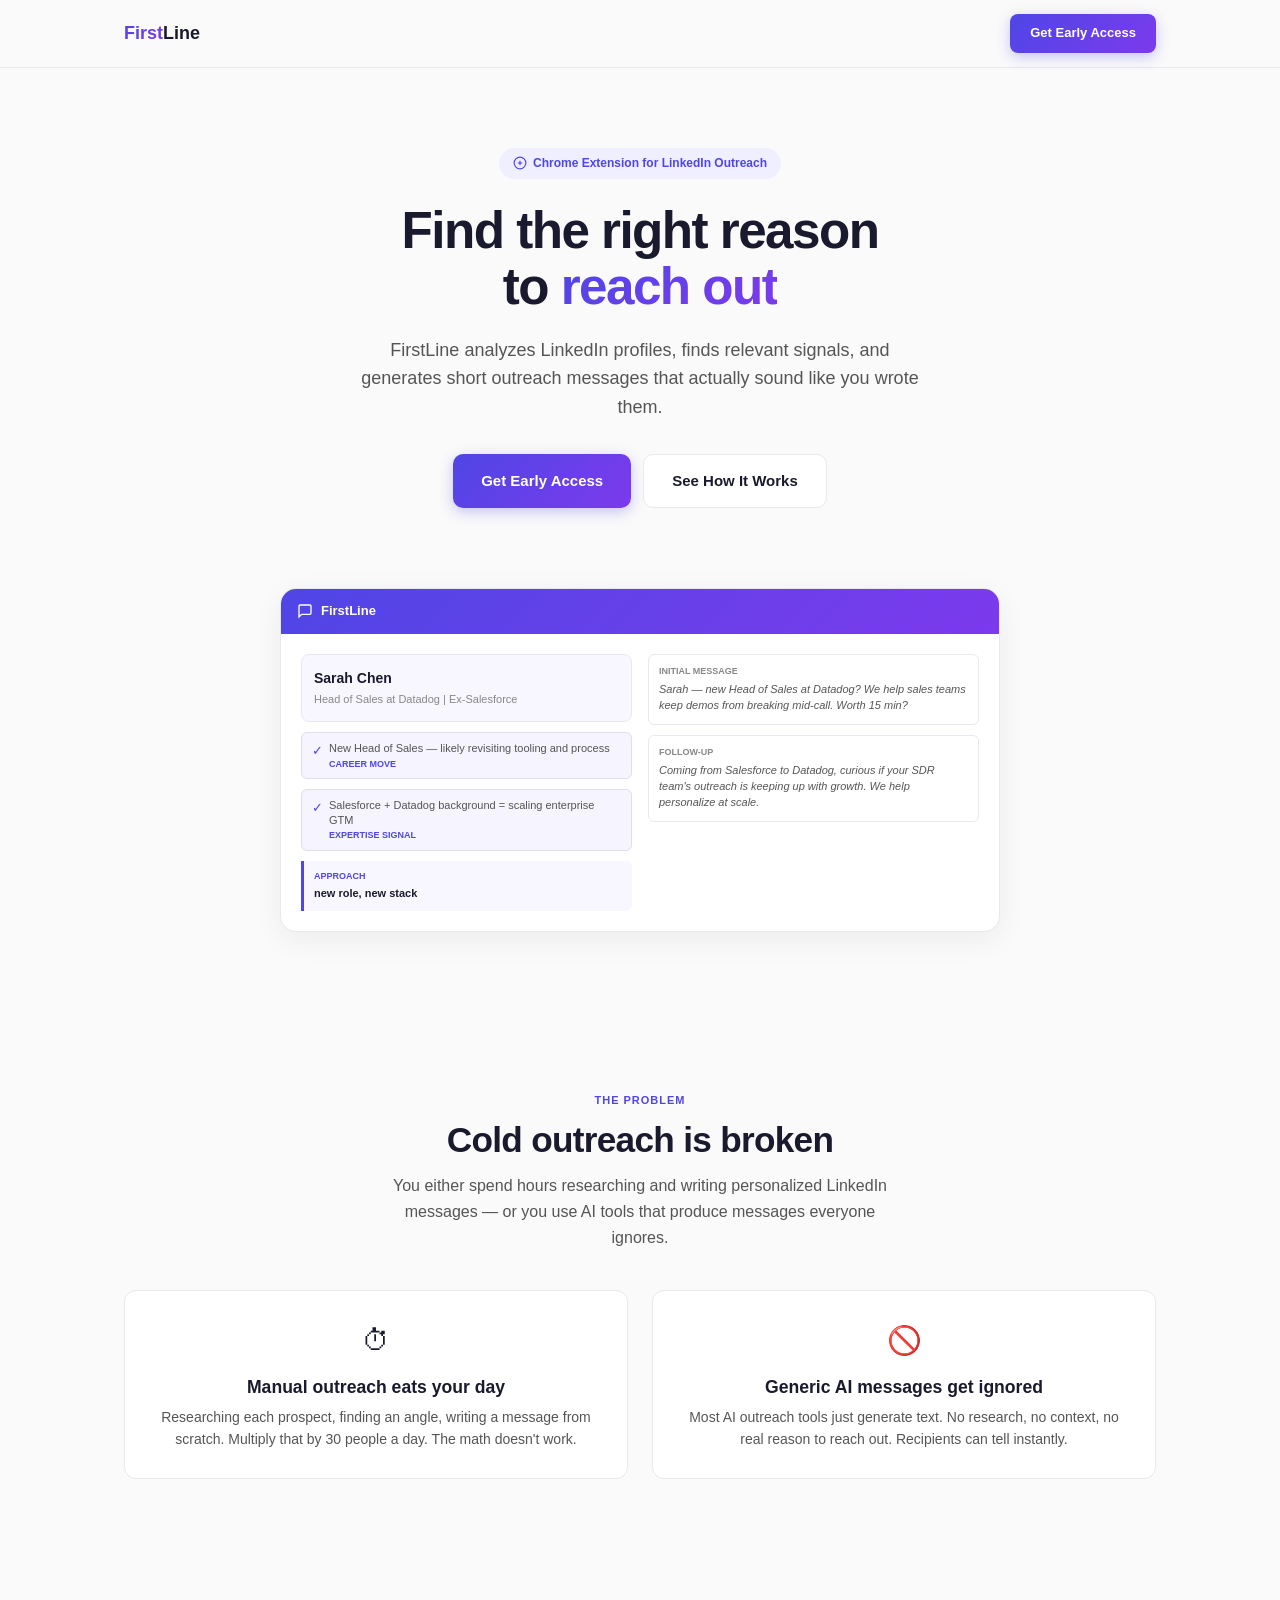
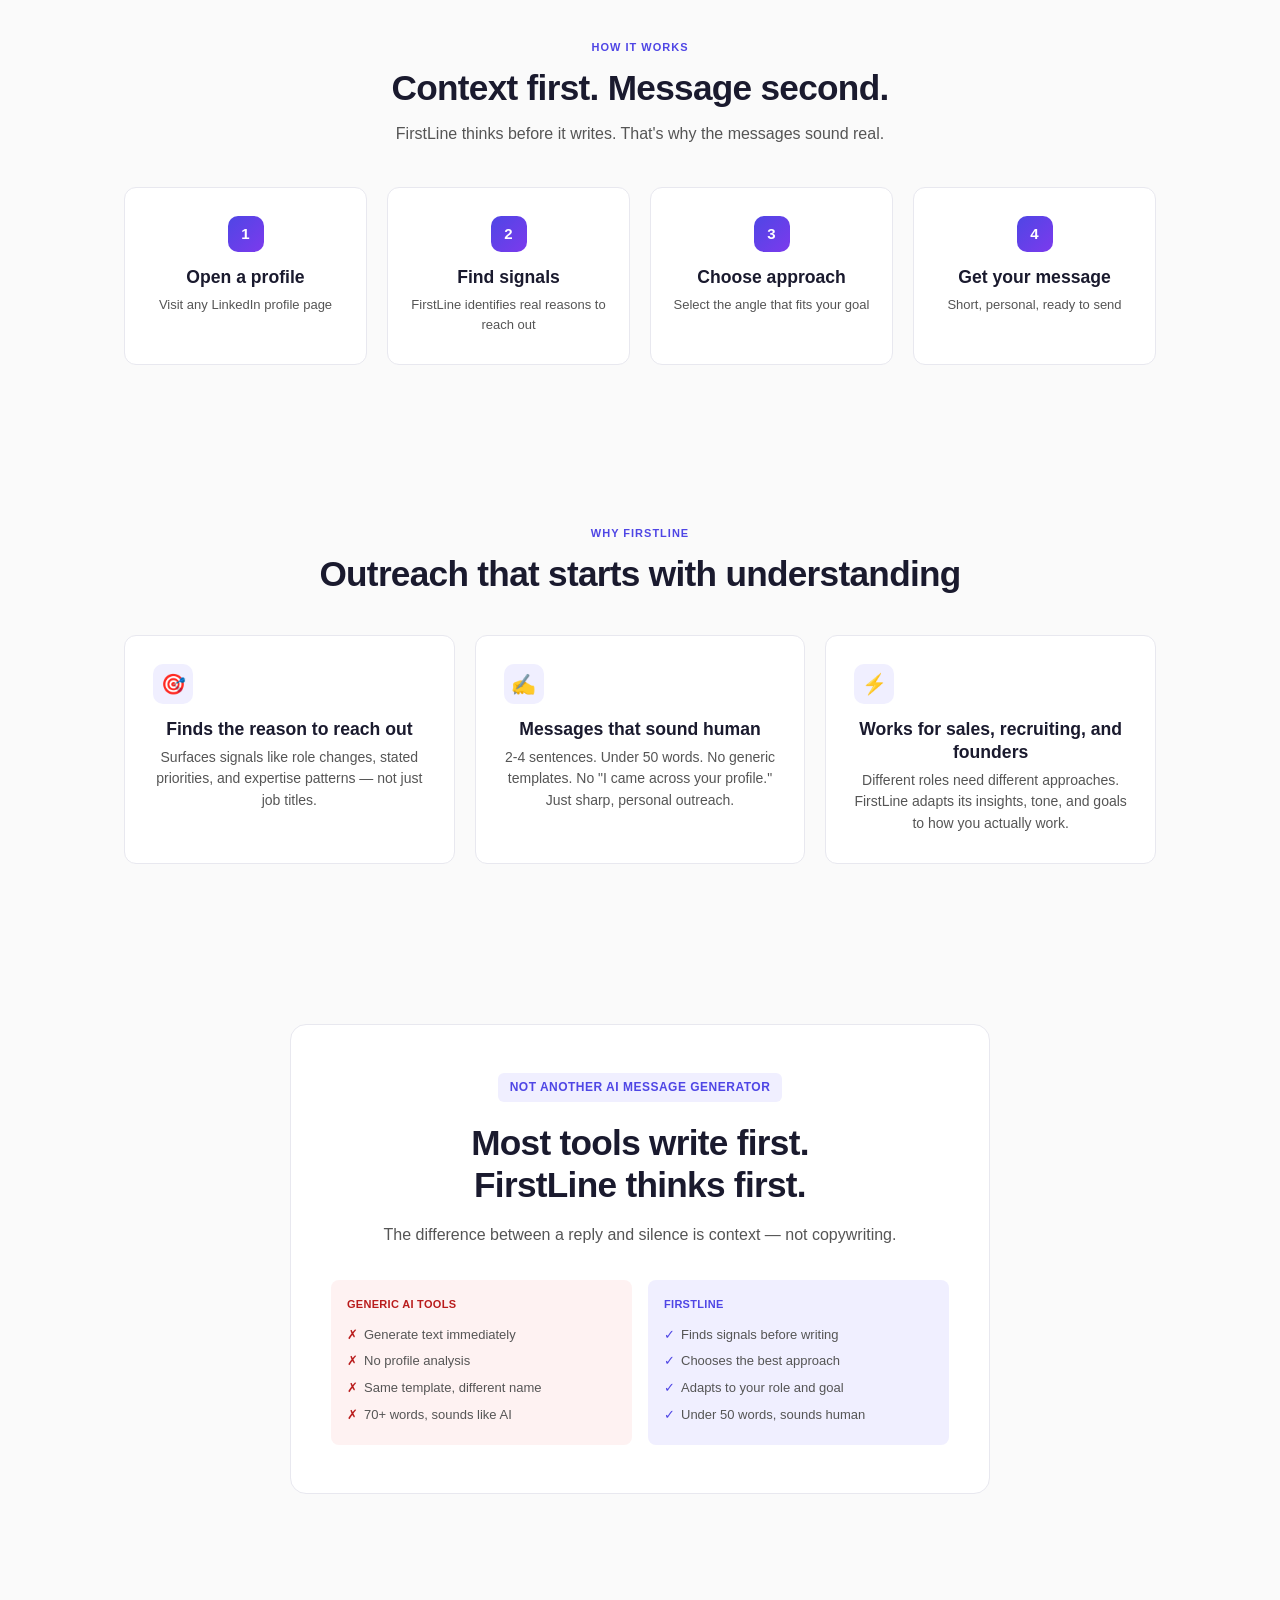
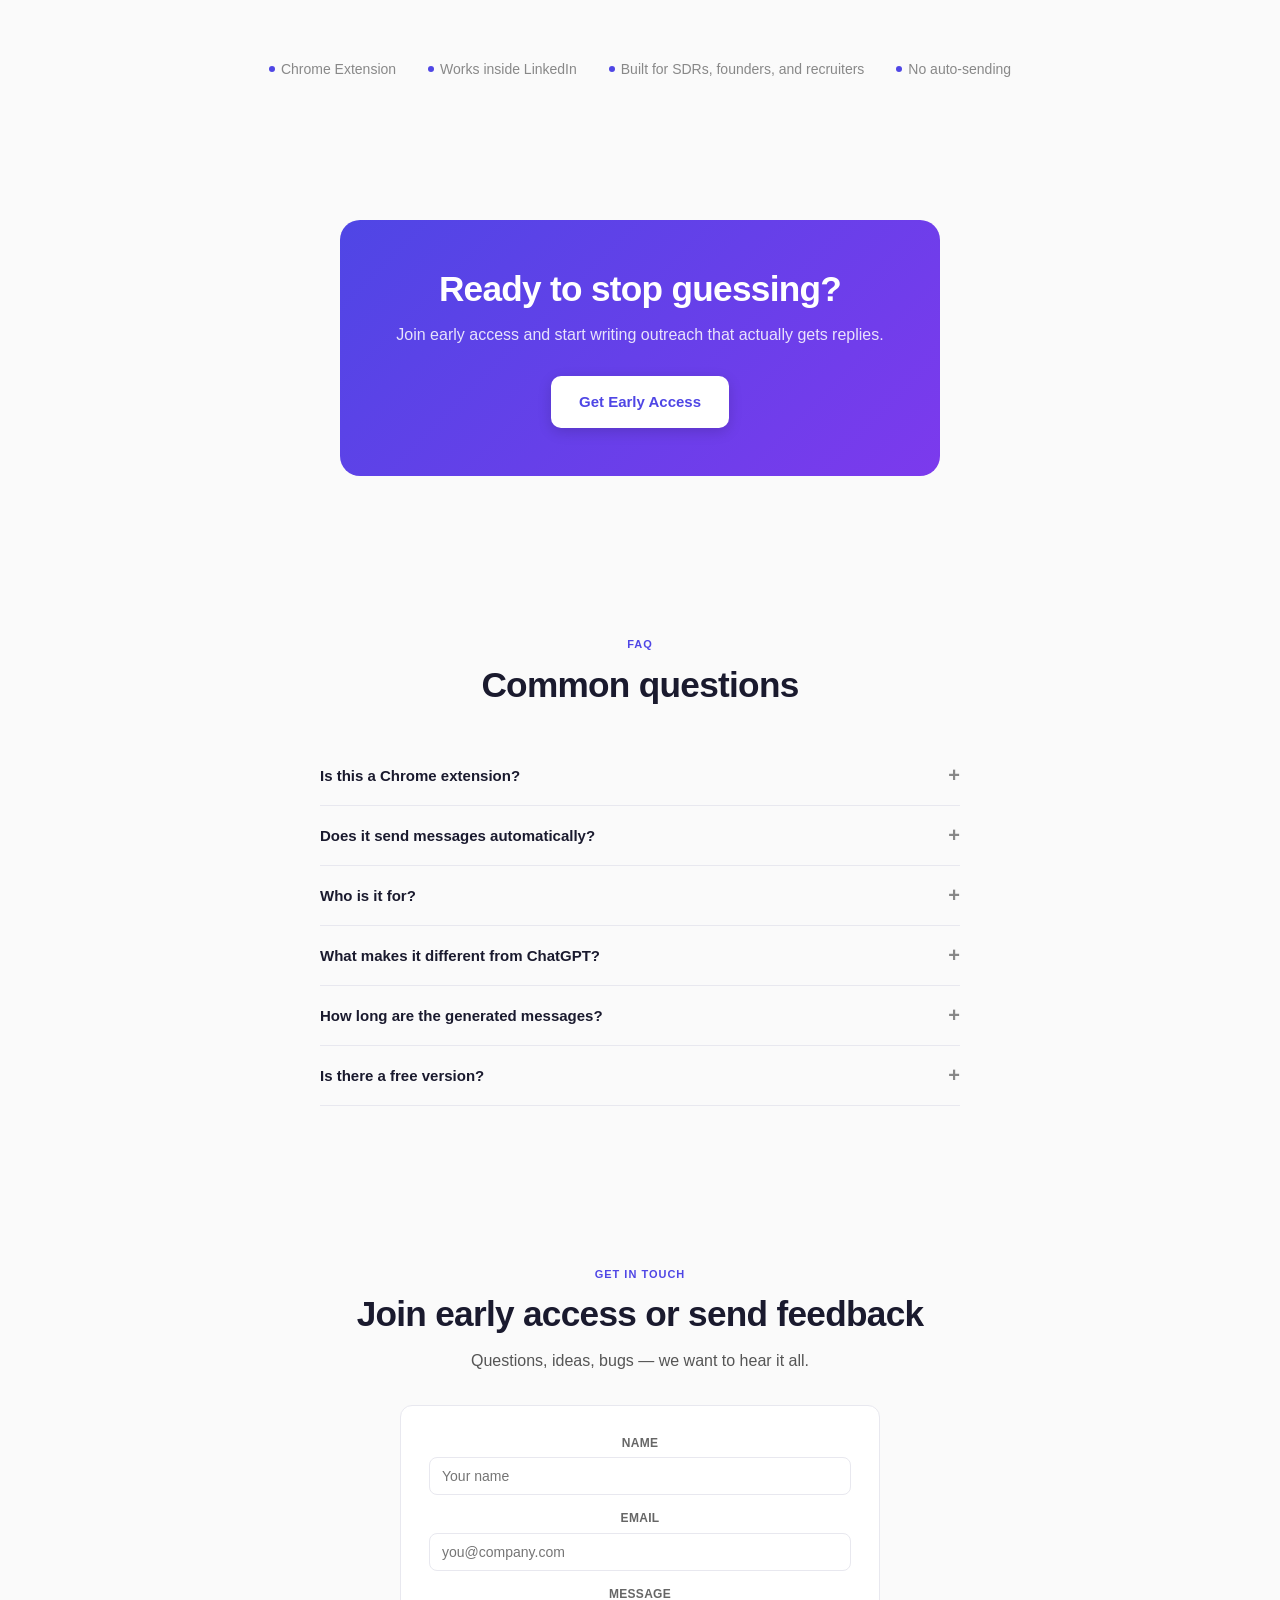
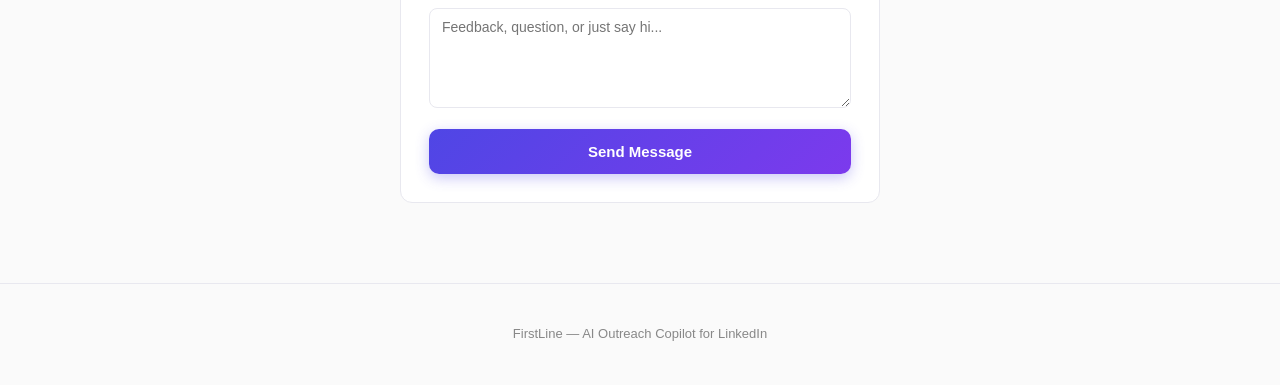
==== landing/index.html @ 598fc0fb "FirstLine MVP — Chrome extension + FastAPI backend + landing page Chrome extension: LinkedIn profile" ====
<!DOCTYPE html>
<html lang="en">
<head>
<meta charset="utf-8">
<meta name="viewport" content="width=device-width, initial-scale=1">
<title>FirstLine — AI LinkedIn Outreach Tool for SDRs and Recruiters</title>
<meta name="description" content="Find the right reason to reach out. FirstLine analyzes LinkedIn profiles, finds personalized angles, and generates cold messages that get replies. Chrome extension for sales, recruiters, and founders.">
<meta name="keywords" content="LinkedIn outreach tool, AI cold message generator, personalized LinkedIn messages, SDR outreach tool, recruiter LinkedIn tool, cold outreach Chrome extension, LinkedIn message generator, sales outreach AI">

<!-- Open Graph -->
<meta property="og:title" content="FirstLine — AI LinkedIn Outreach Tool">
<meta property="og:description" content="Find the right reason to reach out. Analyze LinkedIn profiles, find personalized angles, generate cold messages that get replies.">
<meta property="og:type" content="website">
<meta property="og:url" content="https://firstline.ai">

<!-- Twitter -->
<meta name="twitter:card" content="summary_large_image">
<meta name="twitter:title" content="FirstLine — AI LinkedIn Outreach Tool">
<meta name="twitter:description" content="Find the right reason to reach out. Generate personalized LinkedIn messages that actually feel personal.">

<link rel="canonical" href="https://firstline.ai">

<!-- Analytics: replace with your Umami/Plausible/GA script after deploy -->
<!-- <script defer src="https://cloud.umami.is/script.js" data-website-id="YOUR_UMAMI_ID"></script> -->

<style>
/* ── Reset & Base ── */
*, *::before, *::after { margin: 0; padding: 0; box-sizing: border-box; }

:root {
  --indigo: #4f46e5;
  --purple: #7c3aed;
  --gradient: linear-gradient(135deg, #4f46e5, #7c3aed);
  --bg: #fafafa;
  --bg-white: #ffffff;
  --text: #1a1a2e;
  --text-secondary: #555;
  --text-muted: #888;
  --border: #e8e8ef;
  --radius: 12px;
  --max-w: 1080px;
}

html { scroll-behavior: smooth; }

body {
  font-family: -apple-system, BlinkMacSystemFont, 'Segoe UI', Inter, Roboto, sans-serif;
  background: var(--bg);
  color: var(--text);
  line-height: 1.6;
  -webkit-font-smoothing: antialiased;
}

.container { max-width: var(--max-w); margin: 0 auto; padding: 0 24px; }

h1 { font-size: clamp(2.2rem, 5vw, 3.2rem); font-weight: 800; line-height: 1.1; letter-spacing: -0.03em; }
h2 { font-size: clamp(1.6rem, 3vw, 2.2rem); font-weight: 700; line-height: 1.2; letter-spacing: -0.02em; }
h3 { font-size: 1.1rem; font-weight: 700; line-height: 1.3; }
p { color: var(--text-secondary); }

.btn {
  display: inline-flex; align-items: center; gap: 8px;
  padding: 14px 28px; border-radius: 10px; font-size: 15px; font-weight: 600;
  text-decoration: none; border: none; cursor: pointer; transition: all 0.2s;
  font-family: inherit;
}
.btn-primary { background: var(--gradient); color: #fff; box-shadow: 0 4px 14px rgba(79,70,229,0.3); }
.btn-primary:hover { transform: translateY(-1px); box-shadow: 0 6px 20px rgba(79,70,229,0.4); }
.btn-secondary { background: var(--bg-white); color: var(--text); border: 1px solid var(--border); }
.btn-secondary:hover { border-color: var(--indigo); color: var(--indigo); }

/* Nav */
nav {
  position: sticky; top: 0; z-index: 100;
  background: rgba(250,250,250,0.85); backdrop-filter: blur(12px);
  border-bottom: 1px solid var(--border);
}
.nav-inner {
  max-width: var(--max-w); margin: 0 auto; padding: 14px 24px;
  display: flex; align-items: center; justify-content: space-between;
}
.nav-logo { font-size: 18px; font-weight: 800; color: var(--text); text-decoration: none; }
.nav-logo span { background: var(--gradient); -webkit-background-clip: text; -webkit-text-fill-color: transparent; }
.nav-cta { padding: 9px 20px; font-size: 13px; border-radius: 8px; }

/* Hero */
.hero { padding: 80px 0 60px; text-align: center; }
.hero-badge {
  display: inline-flex; align-items: center; gap: 6px;
  padding: 6px 14px; border-radius: 20px; font-size: 12px; font-weight: 600;
  background: #f0efff; color: var(--indigo); margin-bottom: 24px;
}
.hero-badge svg { width: 14px; height: 14px; }
.hero h1 { margin-bottom: 20px; }
.hero h1 em { font-style: normal; background: var(--gradient); -webkit-background-clip: text; -webkit-text-fill-color: transparent; }
.hero-sub { font-size: 18px; max-width: 560px; margin: 0 auto 32px; line-height: 1.6; }
.hero-ctas { display: flex; gap: 12px; justify-content: center; flex-wrap: wrap; }

/* Product Preview */
.preview { padding: 20px 0 80px; }
.preview-card {
  max-width: 720px; margin: 0 auto;
  background: var(--bg-white); border: 1px solid var(--border); border-radius: 16px;
  overflow: hidden; box-shadow: 0 8px 30px rgba(0,0,0,0.06);
}
.preview-header {
  padding: 12px 16px; background: var(--gradient); color: #fff;
  display: flex; align-items: center; gap: 8px; font-size: 13px; font-weight: 600;
}
.preview-body { padding: 20px; display: grid; grid-template-columns: 1fr 1fr; gap: 16px; }
@media (max-width: 600px) { .preview-body { grid-template-columns: 1fr; } }

.preview-left, .preview-right { display: flex; flex-direction: column; gap: 10px; }

.mock-profile { padding: 12px; background: #f8f7ff; border-radius: 8px; border: 1px solid #e8e5f5; }
.mock-name { font-weight: 700; font-size: 14px; color: var(--text); }
.mock-title { font-size: 11px; color: var(--text-muted); margin-top: 2px; }

.mock-insight {
  display: flex; align-items: flex-start; gap: 6px;
  padding: 8px 10px; background: #f5f4ff; border-radius: 6px;
  border: 1px solid #e0ddf0; font-size: 11px; line-height: 1.35; color: var(--text-secondary);
}
.mock-check { color: var(--indigo); font-size: 13px; margin-top: 1px; }
.mock-tag { font-size: 9px; font-weight: 700; text-transform: uppercase; color: var(--indigo); margin-top: 2px; }

.mock-approach { padding: 8px 10px; border-left: 3px solid var(--indigo); background: #f8f7ff; border-radius: 0 6px 6px 0; }
.mock-approach-label { font-size: 9px; font-weight: 700; text-transform: uppercase; color: var(--indigo); }
.mock-approach-text { font-size: 11px; font-weight: 600; color: var(--text); margin-top: 2px; }

.mock-message {
  padding: 10px; background: var(--bg-white); border: 1px solid var(--border); border-radius: 6px;
  font-size: 11px; line-height: 1.45; color: var(--text-secondary); font-style: italic;
}
.mock-message-label { font-size: 9px; font-weight: 700; text-transform: uppercase; color: var(--text-muted); margin-bottom: 4px; font-style: normal; }

/* Problem */
.problem { padding: 80px 0; }
.problem-grid { display: grid; grid-template-columns: 1fr 1fr; gap: 24px; margin-top: 40px; }
@media (max-width: 600px) { .problem-grid { grid-template-columns: 1fr; } }
.problem-card { padding: 28px; background: var(--bg-white); border: 1px solid var(--border); border-radius: var(--radius); }
.problem-card .icon { font-size: 28px; margin-bottom: 12px; }
.problem-card h3 { margin-bottom: 8px; }
.problem-card p { font-size: 14px; line-height: 1.55; }

/* How it works */
.how { padding: 80px 0; }
.steps { display: grid; grid-template-columns: repeat(4, 1fr); gap: 20px; margin-top: 40px; }
@media (max-width: 700px) { .steps { grid-template-columns: 1fr 1fr; } }
@media (max-width: 450px) { .steps { grid-template-columns: 1fr; } }
.step { text-align: center; padding: 28px 16px; background: var(--bg-white); border: 1px solid var(--border); border-radius: var(--radius); }
.step-num {
  display: inline-flex; align-items: center; justify-content: center;
  width: 36px; height: 36px; border-radius: 10px;
  background: var(--gradient); color: #fff; font-size: 15px; font-weight: 700; margin-bottom: 14px;
}
.step h3 { margin-bottom: 6px; }
.step p { font-size: 13px; }

/* Benefits */
.benefits { padding: 80px 0; }
.benefits-grid { display: grid; grid-template-columns: repeat(3, 1fr); gap: 20px; margin-top: 40px; }
@media (max-width: 650px) { .benefits-grid { grid-template-columns: 1fr; } }
.benefit { padding: 28px; background: var(--bg-white); border: 1px solid var(--border); border-radius: var(--radius); }
.benefit-icon {
  width: 40px; height: 40px; border-radius: 10px; background: #f0efff;
  display: flex; align-items: center; justify-content: center; margin-bottom: 14px;
  color: var(--indigo); font-size: 20px;
}
.benefit h3 { margin-bottom: 6px; }
.benefit p { font-size: 14px; line-height: 1.55; }

/* Differentiator */
.diff { padding: 80px 0; }
.diff-inner {
  max-width: 700px; margin: 0 auto; text-align: center;
  padding: 48px 40px; background: var(--bg-white); border: 1px solid var(--border); border-radius: 16px;
}
.diff-tag {
  display: inline-block; padding: 5px 12px; border-radius: 6px;
  background: #f0efff; color: var(--indigo); font-size: 12px; font-weight: 700;
  text-transform: uppercase; letter-spacing: 0.5px; margin-bottom: 20px;
}
.diff h2 { margin-bottom: 16px; }
.diff p { font-size: 16px; max-width: 520px; margin: 0 auto; }
.diff-compare { display: grid; grid-template-columns: 1fr 1fr; gap: 16px; margin-top: 32px; text-align: left; }
@media (max-width: 500px) { .diff-compare { grid-template-columns: 1fr; } }
.diff-col { padding: 16px; border-radius: 8px; }
.diff-col.old { background: #fef2f2; }
.diff-col.new { background: #f0efff; }
.diff-col-label { font-size: 11px; font-weight: 700; text-transform: uppercase; letter-spacing: 0.3px; margin-bottom: 8px; }
.diff-col.old .diff-col-label { color: #b91c1c; }
.diff-col.new .diff-col-label { color: var(--indigo); }
.diff-col ul { list-style: none; font-size: 13px; }
.diff-col ul li { padding: 3px 0; color: var(--text-secondary); }
.diff-col ul li::before { margin-right: 6px; }
.diff-col.old ul li::before { content: "\2717"; color: #b91c1c; }
.diff-col.new ul li::before { content: "\2713"; color: var(--indigo); }

/* Trust */
.trust { padding: 60px 0; }
.trust-items { display: flex; gap: 32px; justify-content: center; flex-wrap: wrap; margin-top: 24px; }
.trust-item { font-size: 14px; color: var(--text-muted); display: flex; align-items: center; gap: 6px; }
.trust-dot { width: 6px; height: 6px; border-radius: 50%; background: var(--indigo); }

/* CTA bottom */
.cta-bottom { padding: 80px 0; text-align: center; }
.cta-box {
  max-width: 600px; margin: 0 auto; padding: 48px 40px;
  background: var(--gradient); border-radius: 20px; color: #fff;
}
.cta-box h2 { color: #fff; margin-bottom: 12px; }
.cta-box p { color: rgba(255,255,255,0.85); margin-bottom: 28px; }
.cta-box .btn { background: #fff; color: var(--indigo); font-weight: 700; box-shadow: 0 4px 14px rgba(0,0,0,0.15); }
.cta-box .btn:hover { transform: translateY(-1px); box-shadow: 0 6px 20px rgba(0,0,0,0.2); }

/* FAQ */
.faq { padding: 80px 0; }
.faq-list { max-width: 640px; margin: 40px auto 0; }
.faq-item { border-bottom: 1px solid var(--border); }
.faq-q {
  width: 100%; padding: 18px 0; background: none; border: none; cursor: pointer;
  font-size: 15px; font-weight: 600; color: var(--text); text-align: left;
  display: flex; justify-content: space-between; align-items: center; font-family: inherit;
}
.faq-q::after { content: "+"; font-size: 20px; color: var(--text-muted); transition: transform 0.2s; }
.faq-item.open .faq-q::after { content: "\2212"; }
.faq-a { display: none; padding: 0 0 18px; font-size: 14px; color: var(--text-secondary); line-height: 1.6; }
.faq-item.open .faq-a { display: block; }

/* Feedback form */
.feedback { padding: 80px 0; }
.feedback-form {
  max-width: 480px; margin: 32px auto 0;
  background: var(--bg-white); border: 1px solid var(--border); border-radius: var(--radius);
  padding: 28px;
}
.feedback-form .form-group { margin-bottom: 14px; }
.feedback-form label {
  display: block; font-size: 12px; font-weight: 600; color: #666;
  margin-bottom: 4px; text-transform: uppercase; letter-spacing: 0.3px;
}
.feedback-form input, .feedback-form textarea {
  width: 100%; padding: 10px 12px; border: 1px solid var(--border); border-radius: 8px;
  font-size: 14px; font-family: inherit; transition: border-color 0.15s;
}
.feedback-form input:focus, .feedback-form textarea:focus { outline: none; border-color: var(--indigo); }
.feedback-form textarea { resize: vertical; min-height: 100px; }
.feedback-form .btn { width: 100%; justify-content: center; }
.form-success { display: none; text-align: center; padding: 20px; font-size: 15px; color: var(--indigo); font-weight: 600; }

/* Footer */
footer { padding: 40px 0; border-top: 1px solid var(--border); text-align: center; }
footer p { font-size: 13px; color: var(--text-muted); }

/* Helpers */
.section-label {
  font-size: 11px; font-weight: 700; text-transform: uppercase;
  letter-spacing: 1px; color: var(--indigo); margin-bottom: 10px;
}
.section-sub { font-size: 16px; max-width: 520px; margin-top: 12px; }
.text-center { text-align: center; }
.mx-auto { margin-left: auto; margin-right: auto; }
</style>
</head>
<body>

<nav>
  <div class="nav-inner">
    <a href="#" class="nav-logo"><span>First</span>Line</a>
    <a href="#cta" class="btn btn-primary nav-cta">Get Early Access</a>
  </div>
</nav>

<!-- Hero -->
<section class="hero">
  <div class="container">
    <div class="hero-badge">
      <svg viewBox="0 0 24 24" fill="none" stroke="currentColor" stroke-width="2"><circle cx="12" cy="12" r="10"/><path d="M12 8v8M8 12h8"/></svg>
      Chrome Extension for LinkedIn Outreach
    </div>
    <h1>Find the right reason<br>to <em>reach out</em></h1>
    <p class="hero-sub">FirstLine analyzes LinkedIn profiles, finds relevant signals, and generates short outreach messages that actually sound like you wrote them.</p>
    <div class="hero-ctas">
      <a href="#cta" class="btn btn-primary">Get Early Access</a>
      <a href="#how" class="btn btn-secondary">See How It Works</a>
    </div>
  </div>
</section>

<!-- Product Preview -->
<section class="preview">
  <div class="container">
    <div class="preview-card">
      <div class="preview-header">
        <svg width="16" height="16" viewBox="0 0 24 24" fill="none" stroke="currentColor" stroke-width="2" stroke-linecap="round"><path d="M21 15a2 2 0 0 1-2 2H7l-4 4V5a2 2 0 0 1 2-2h14a2 2 0 0 1 2 2z"/></svg>
        FirstLine
      </div>
      <div class="preview-body">
        <div class="preview-left">
          <div class="mock-profile">
            <div class="mock-name">Sarah Chen</div>
            <div class="mock-title">Head of Sales at Datadog | Ex-Salesforce</div>
          </div>
          <div class="mock-insight">
            <span class="mock-check">&#10003;</span>
            <div>
              <div>New Head of Sales — likely revisiting tooling and process</div>
              <div class="mock-tag">career move</div>
            </div>
          </div>
          <div class="mock-insight">
            <span class="mock-check">&#10003;</span>
            <div>
              <div>Salesforce + Datadog background = scaling enterprise GTM</div>
              <div class="mock-tag">expertise signal</div>
            </div>
          </div>
          <div class="mock-approach">
            <div class="mock-approach-label">Approach</div>
            <div class="mock-approach-text">new role, new stack</div>
          </div>
        </div>
        <div class="preview-right">
          <div class="mock-message">
            <div class="mock-message-label">Initial message</div>
            Sarah — new Head of Sales at Datadog? We help sales teams keep demos from breaking mid-call. Worth 15 min?
          </div>
          <div class="mock-message">
            <div class="mock-message-label">Follow-up</div>
            Coming from Salesforce to Datadog, curious if your SDR team's outreach is keeping up with growth. We help personalize at scale.
          </div>
        </div>
      </div>
    </div>
  </div>
</section>

<!-- Problem -->
<section class="problem">
  <div class="container text-center">
    <div class="section-label">The problem</div>
    <h2>Cold outreach is broken</h2>
    <p class="section-sub mx-auto">You either spend hours researching and writing personalized LinkedIn messages — or you use AI tools that produce messages everyone ignores.</p>
    <div class="problem-grid">
      <div class="problem-card">
        <div class="icon">&#9201;</div>
        <h3>Manual outreach eats your day</h3>
        <p>Researching each prospect, finding an angle, writing a message from scratch. Multiply that by 30 people a day. The math doesn't work.</p>
      </div>
      <div class="problem-card">
        <div class="icon">&#128683;</div>
        <h3>Generic AI messages get ignored</h3>
        <p>Most AI outreach tools just generate text. No research, no context, no real reason to reach out. Recipients can tell instantly.</p>
      </div>
    </div>
  </div>
</section>

<!-- How it works -->
<section class="how" id="how">
  <div class="container text-center">
    <div class="section-label">How it works</div>
    <h2>Context first. Message second.</h2>
    <p class="section-sub mx-auto">FirstLine thinks before it writes. That's why the messages sound real.</p>
    <div class="steps">
      <div class="step">
        <div class="step-num">1</div>
        <h3>Open a profile</h3>
        <p>Visit any LinkedIn profile page</p>
      </div>
      <div class="step">
        <div class="step-num">2</div>
        <h3>Find signals</h3>
        <p>FirstLine identifies real reasons to reach out</p>
      </div>
      <div class="step">
        <div class="step-num">3</div>
        <h3>Choose approach</h3>
        <p>Select the angle that fits your goal</p>
      </div>
      <div class="step">
        <div class="step-num">4</div>
        <h3>Get your message</h3>
        <p>Short, personal, ready to send</p>
      </div>
    </div>
  </div>
</section>

<!-- Benefits -->
<section class="benefits">
  <div class="container text-center">
    <div class="section-label">Why FirstLine</div>
    <h2>Outreach that starts with understanding</h2>
    <div class="benefits-grid">
      <div class="benefit">
        <div class="benefit-icon">&#127919;</div>
        <h3>Finds the reason to reach out</h3>
        <p>Surfaces signals like role changes, stated priorities, and expertise patterns — not just job titles.</p>
      </div>
      <div class="benefit">
        <div class="benefit-icon">&#9997;</div>
        <h3>Messages that sound human</h3>
        <p>2-4 sentences. Under 50 words. No generic templates. No "I came across your profile." Just sharp, personal outreach.</p>
      </div>
      <div class="benefit">
        <div class="benefit-icon">&#9889;</div>
        <h3>Works for sales, recruiting, and founders</h3>
        <p>Different roles need different approaches. FirstLine adapts its insights, tone, and goals to how you actually work.</p>
      </div>
    </div>
  </div>
</section>

<!-- Differentiator -->
<section class="diff">
  <div class="container">
    <div class="diff-inner">
      <div class="diff-tag">Not another AI message generator</div>
      <h2>Most tools write first.<br>FirstLine thinks first.</h2>
      <p>The difference between a reply and silence is context — not copywriting.</p>
      <div class="diff-compare">
        <div class="diff-col old">
          <div class="diff-col-label">Generic AI tools</div>
          <ul>
            <li>Generate text immediately</li>
            <li>No profile analysis</li>
            <li>Same template, different name</li>
            <li>70+ words, sounds like AI</li>
          </ul>
        </div>
        <div class="diff-col new">
          <div class="diff-col-label">FirstLine</div>
          <ul>
            <li>Finds signals before writing</li>
            <li>Chooses the best approach</li>
            <li>Adapts to your role and goal</li>
            <li>Under 50 words, sounds human</li>
          </ul>
        </div>
      </div>
    </div>
  </div>
</section>

<!-- Trust -->
<section class="trust">
  <div class="container text-center">
    <div class="trust-items">
      <div class="trust-item"><span class="trust-dot"></span> Chrome Extension</div>
      <div class="trust-item"><span class="trust-dot"></span> Works inside LinkedIn</div>
      <div class="trust-item"><span class="trust-dot"></span> Built for SDRs, founders, and recruiters</div>
      <div class="trust-item"><span class="trust-dot"></span> No auto-sending</div>
    </div>
  </div>
</section>

<!-- CTA -->
<section class="cta-bottom" id="cta">
  <div class="container">
    <div class="cta-box">
      <h2>Ready to stop guessing?</h2>
      <p>Join early access and start writing outreach that actually gets replies.</p>
      <a href="#feedback" class="btn">Get Early Access</a>
    </div>
  </div>
</section>

<!-- FAQ -->
<section class="faq">
  <div class="container text-center">
    <div class="section-label">FAQ</div>
    <h2>Common questions</h2>
    <div class="faq-list">
      <div class="faq-item">
        <button class="faq-q">Is this a Chrome extension?</button>
        <div class="faq-a">Yes. FirstLine is a Chrome extension that adds a side panel directly inside LinkedIn. No switching tabs, no copy-pasting between tools. You open a profile, click the button, and get your message right there.</div>
      </div>
      <div class="faq-item">
        <button class="faq-q">Does it send messages automatically?</button>
        <div class="faq-a">No. FirstLine generates personalized messages for you to review, edit, and send yourself. You stay in full control of every LinkedIn interaction. We don't automate sending — that's how accounts get banned.</div>
      </div>
      <div class="faq-item">
        <button class="faq-q">Who is it for?</button>
        <div class="faq-a">SDRs and account executives doing cold outreach, recruiters sourcing passive candidates on LinkedIn, and founders doing manual outbound for their startups. Anyone who writes LinkedIn messages and wants them to actually get replies.</div>
      </div>
      <div class="faq-item">
        <button class="faq-q">What makes it different from ChatGPT?</button>
        <div class="faq-a">ChatGPT generates text from a blank prompt. FirstLine reads the LinkedIn profile first, finds specific reasons to reach out, picks the best approach, and then writes a short message grounded in real context. The result sounds like you did the research — because the AI actually did.</div>
      </div>
      <div class="faq-item">
        <button class="faq-q">How long are the generated messages?</button>
        <div class="faq-a">2-4 sentences, under 50 words. Short enough to read in 5 seconds on a phone screen. We intentionally keep messages short because that's what gets replies on LinkedIn — not long pitches.</div>
      </div>
      <div class="faq-item">
        <button class="faq-q">Is there a free version?</button>
        <div class="faq-a">Early access is free. We'll introduce a Pro plan later with unlimited usage, but early users will get special pricing. Sign up below to get in.</div>
      </div>
    </div>
  </div>
</section>

<!-- Feedback / Contact Form -->
<section class="feedback" id="feedback">
  <div class="container text-center">
    <div class="section-label">Get in touch</div>
    <h2>Join early access or send feedback</h2>
    <p class="section-sub mx-auto">Questions, ideas, bugs — we want to hear it all.</p>
    <div class="feedback-form">
      <form id="contactForm" action="https://formsubmit.co/ajax/m.mishchenkov@gmail.com" method="POST">
        <input type="hidden" name="_subject" value="FirstLine — New Message">
        <input type="hidden" name="_captcha" value="false">
        <div class="form-group">
          <label for="fname">Name</label>
          <input type="text" id="fname" name="name" placeholder="Your name" required>
        </div>
        <div class="form-group">
          <label for="femail">Email</label>
          <input type="email" id="femail" name="email" placeholder="you@company.com" required>
        </div>
        <div class="form-group">
          <label for="fmessage">Message</label>
          <textarea id="fmessage" name="message" placeholder="Feedback, question, or just say hi..." required></textarea>
        </div>
        <button type="submit" class="btn btn-primary">Send Message</button>
      </form>
      <div class="form-success" id="formSuccess">Thanks! We'll get back to you soon.</div>
    </div>
  </div>
</section>

<footer>
  <div class="container">
    <p>FirstLine &mdash; AI Outreach Copilot for LinkedIn</p>
  </div>
</footer>

<script>
// FAQ accordion
document.querySelectorAll('.faq-q').forEach(btn => {
  btn.addEventListener('click', () => {
    const item = btn.parentElement;
    const wasOpen = item.classList.contains('open');
    document.querySelectorAll('.faq-item').forEach(i => i.classList.remove('open'));
    if (!wasOpen) item.classList.add('open');
  });
});

// Feedback form — submit via AJAX
document.getElementById('contactForm').addEventListener('submit', async (e) => {
  e.preventDefault();
  const form = e.target;
  const btn = form.querySelector('button[type="submit"]');
  btn.textContent = 'Sending...';
  btn.disabled = true;

  try {
    const res = await fetch(form.action, {
      method: 'POST',
      headers: { 'Content-Type': 'application/json', 'Accept': 'application/json' },
      body: JSON.stringify(Object.fromEntries(new FormData(form))),
    });

    if (res.ok) {
      form.style.display = 'none';
      document.getElementById('formSuccess').style.display = 'block';
    } else {
      btn.textContent = 'Error — try again';
      btn.disabled = false;
    }
  } catch {
    btn.textContent = 'Error — try again';
    btn.disabled = false;
  }
});
</script>
</body>
</html>
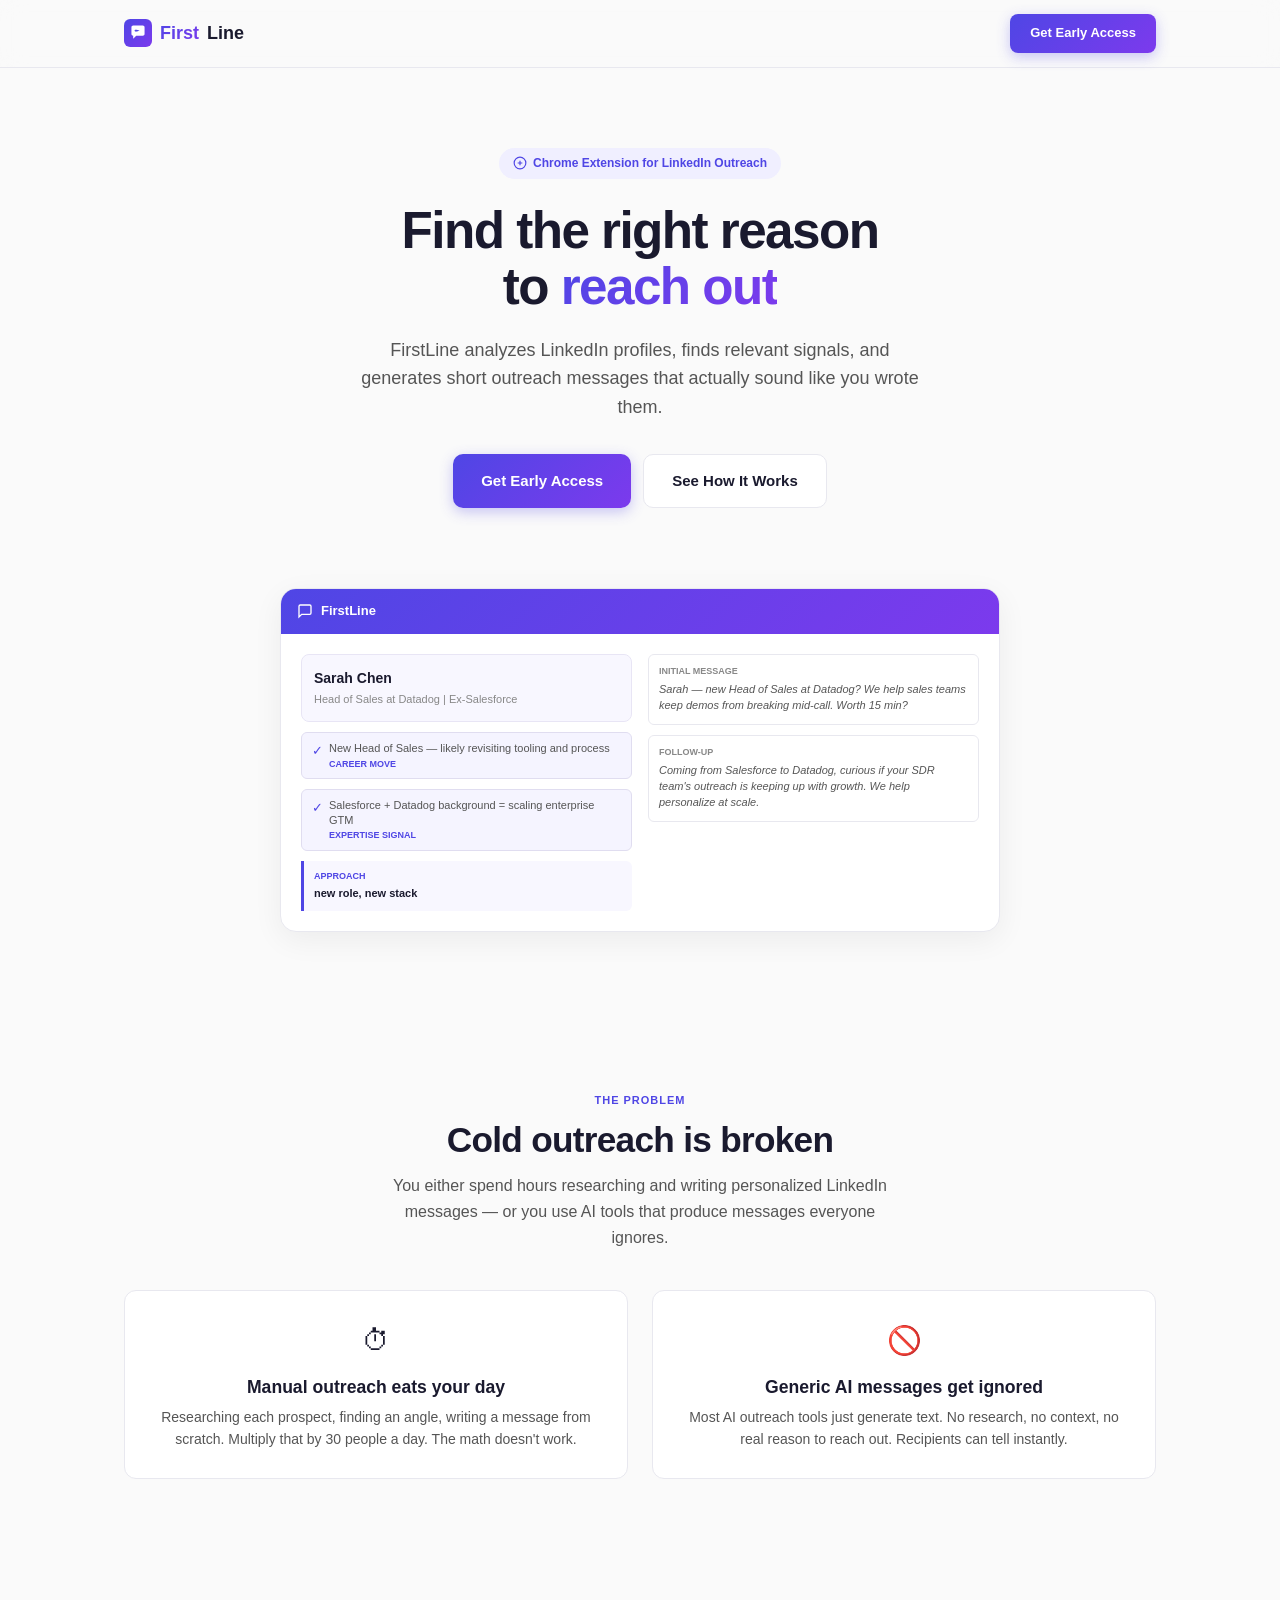
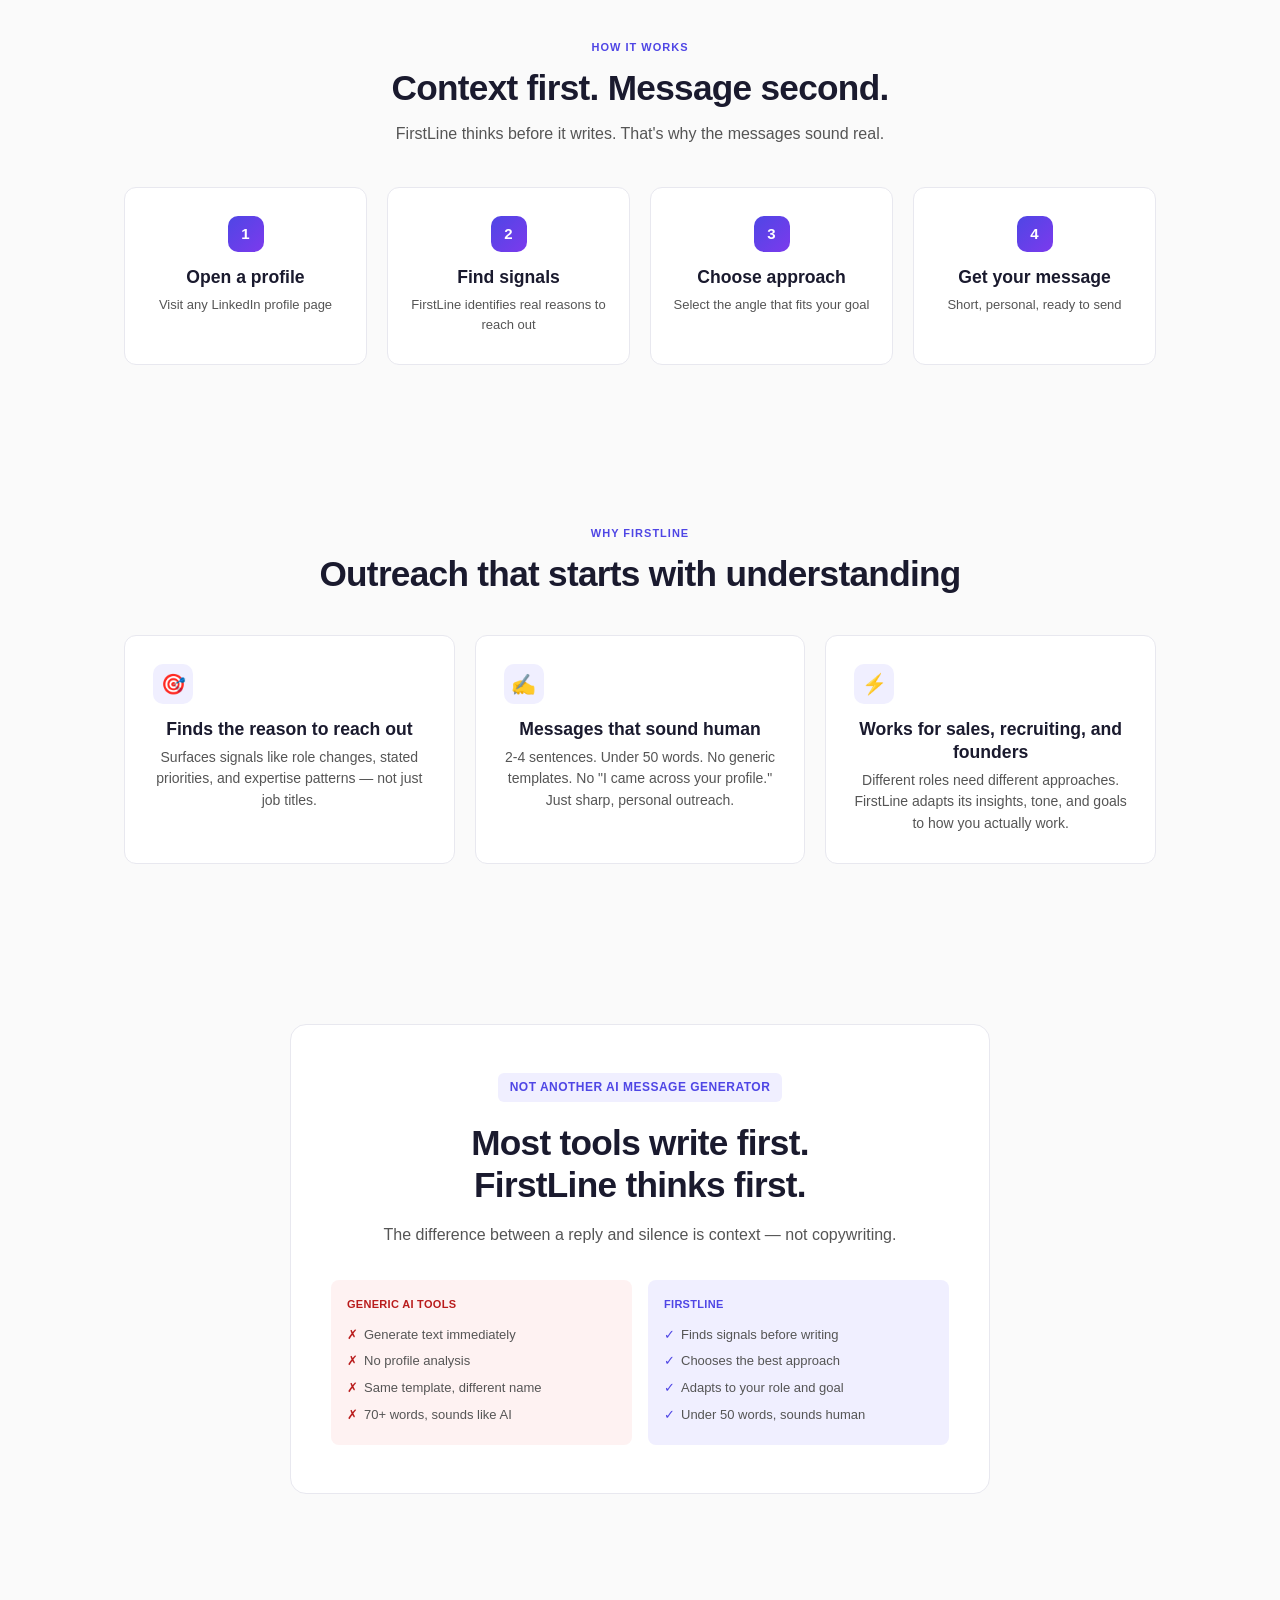
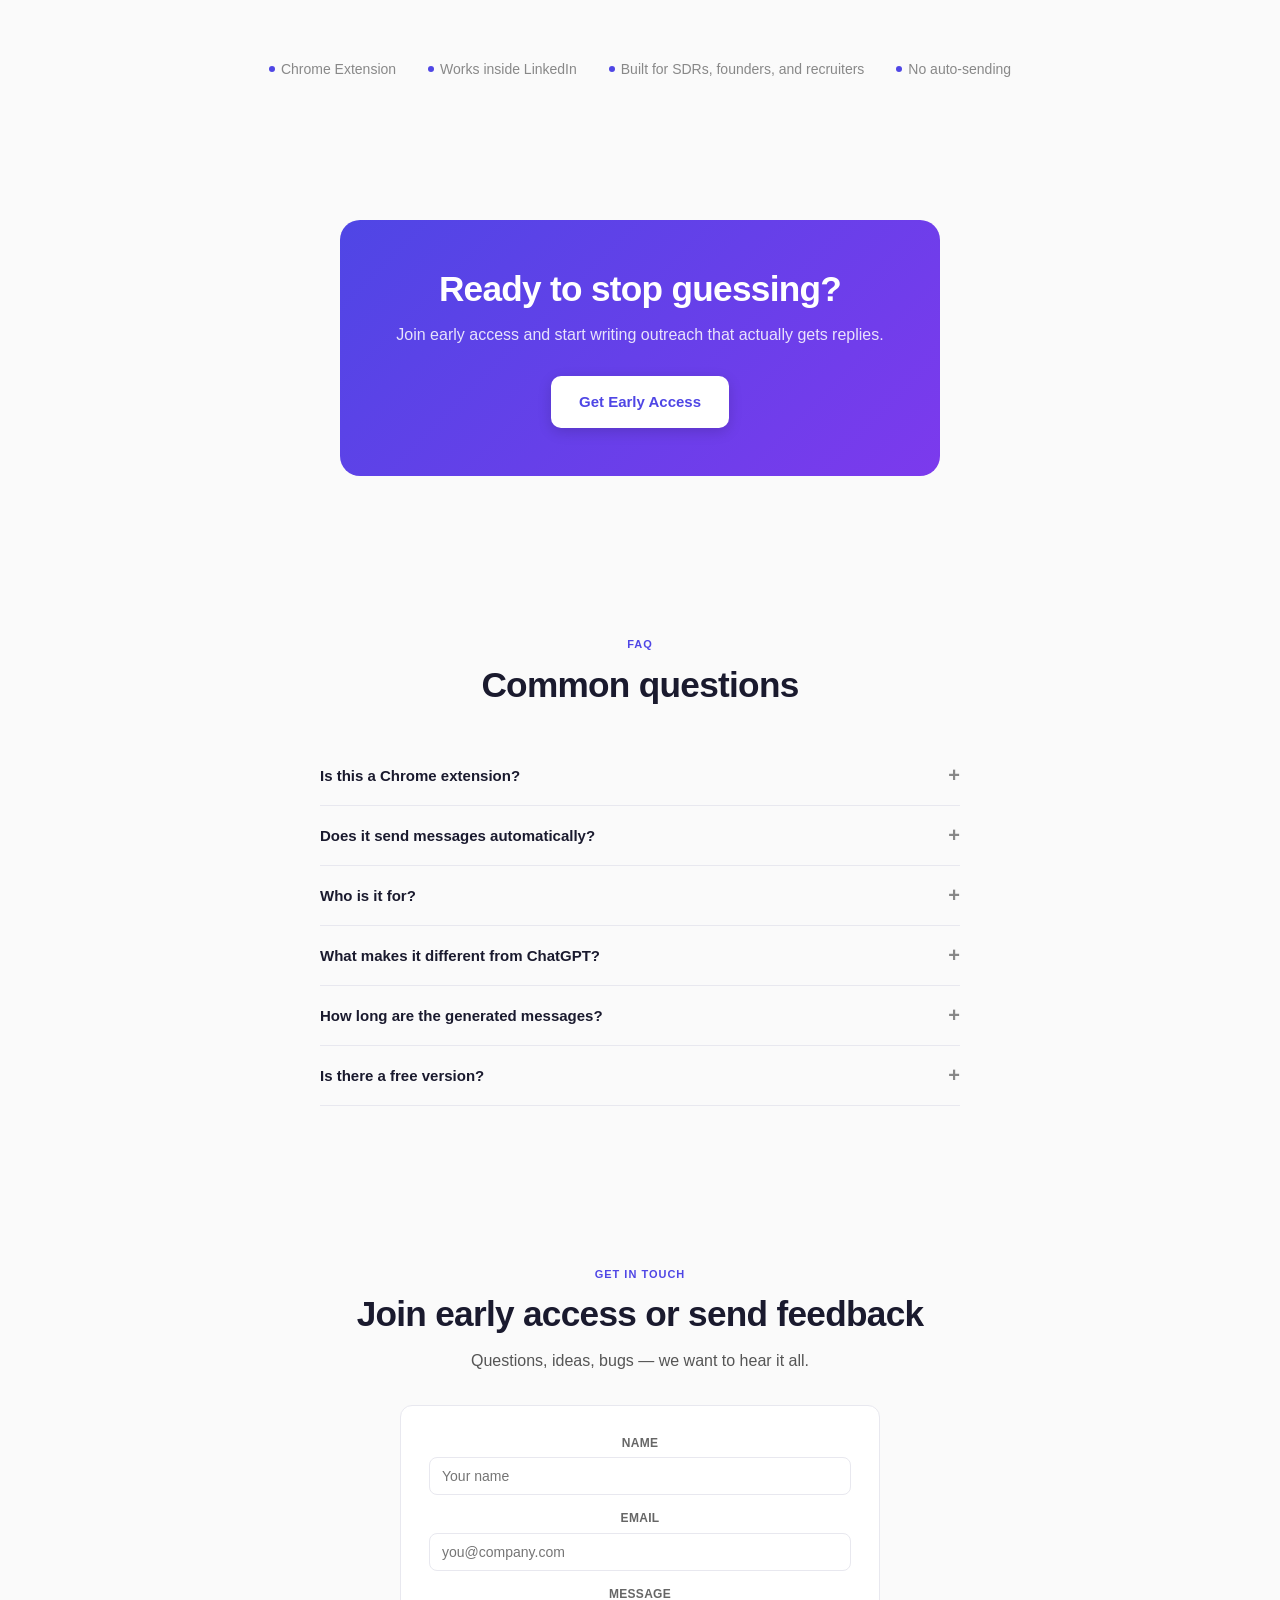
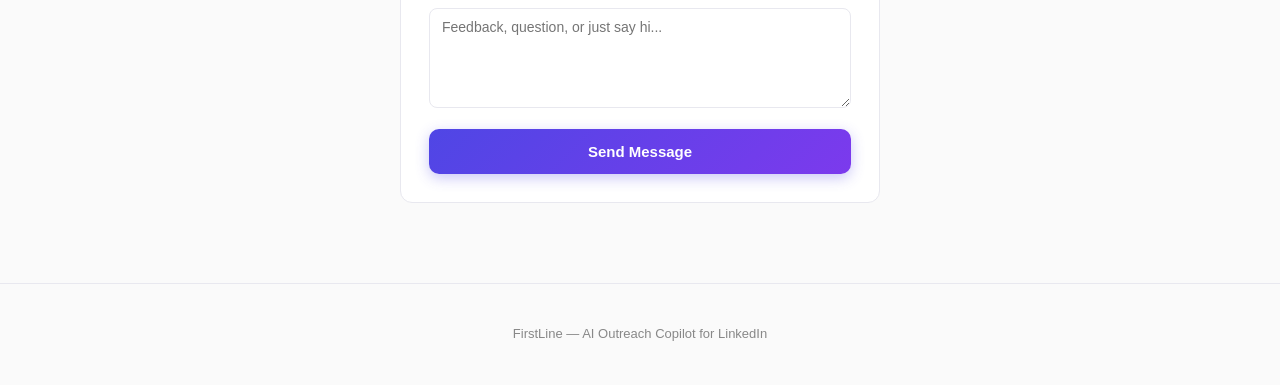
==== commit 9c007d16: "Add logo icon to landing page nav Co-Authored-By: Claude Opus 4.6 (1M context) <noreply@anthropic.co" ====
--- a/landing/index.html
+++ b/landing/index.html
@@ -11,14 +11,14 @@
 <meta property="og:title" content="FirstLine — AI LinkedIn Outreach Tool">
 <meta property="og:description" content="Find the right reason to reach out. Analyze LinkedIn profiles, find personalized angles, generate cold messages that get replies.">
 <meta property="og:type" content="website">
-<meta property="og:url" content="https://firstline.ai">
+<meta property="og:url" content="https://firstline.to">
 
 <!-- Twitter -->
 <meta name="twitter:card" content="summary_large_image">
 <meta name="twitter:title" content="FirstLine — AI LinkedIn Outreach Tool">
 <meta name="twitter:description" content="Find the right reason to reach out. Generate personalized LinkedIn messages that actually feel personal.">
 
-<link rel="canonical" href="https://firstline.ai">
+<link rel="canonical" href="https://firstline.to">
 
 <!-- Analytics: replace with your Umami/Plausible/GA script after deploy -->
 <!-- <script defer src="https://cloud.umami.is/script.js" data-website-id="YOUR_UMAMI_ID"></script> -->
@@ -79,8 +79,9 @@
   max-width: var(--max-w); margin: 0 auto; padding: 14px 24px;
   display: flex; align-items: center; justify-content: space-between;
 }
-.nav-logo { font-size: 18px; font-weight: 800; color: var(--text); text-decoration: none; }
+.nav-logo { font-size: 18px; font-weight: 800; color: var(--text); text-decoration: none; display: flex; align-items: center; gap: 8px; }
 .nav-logo span { background: var(--gradient); -webkit-background-clip: text; -webkit-text-fill-color: transparent; }
+.nav-logo svg { width: 28px; height: 28px; flex-shrink: 0; }
 .nav-cta { padding: 9px 20px; font-size: 13px; border-radius: 8px; }
 
 /* Hero */
@@ -267,7 +268,7 @@
 
 <nav>
   <div class="nav-inner">
-    <a href="#" class="nav-logo"><span>First</span>Line</a>
+    <a href="#" class="nav-logo"><svg viewBox="0 0 128 128"><defs><linearGradient id="lg" x1="0%" y1="0%" x2="100%" y2="100%"><stop offset="0%" stop-color="#4f46e5"/><stop offset="100%" stop-color="#7c3aed"/></linearGradient></defs><rect width="128" height="128" rx="28" fill="url(#lg)"/><path d="M34 38C34 33.6 37.6 30 42 30H86C90.4 30 94 33.6 94 38V68C94 72.4 90.4 76 86 76H56L42 90V76C37.6 76 34 72.4 34 68Z" fill="white"/><path d="M52 48L72 53L52 58Z" fill="#4f46e5" opacity="0.9"/><rect x="48" y="50.5" width="18" height="5" rx="2.5" fill="#4f46e5" opacity="0.9"/></svg><span>First</span>Line</a>
     <a href="#cta" class="btn btn-primary nav-cta">Get Early Access</a>
   </div>
 </nav>
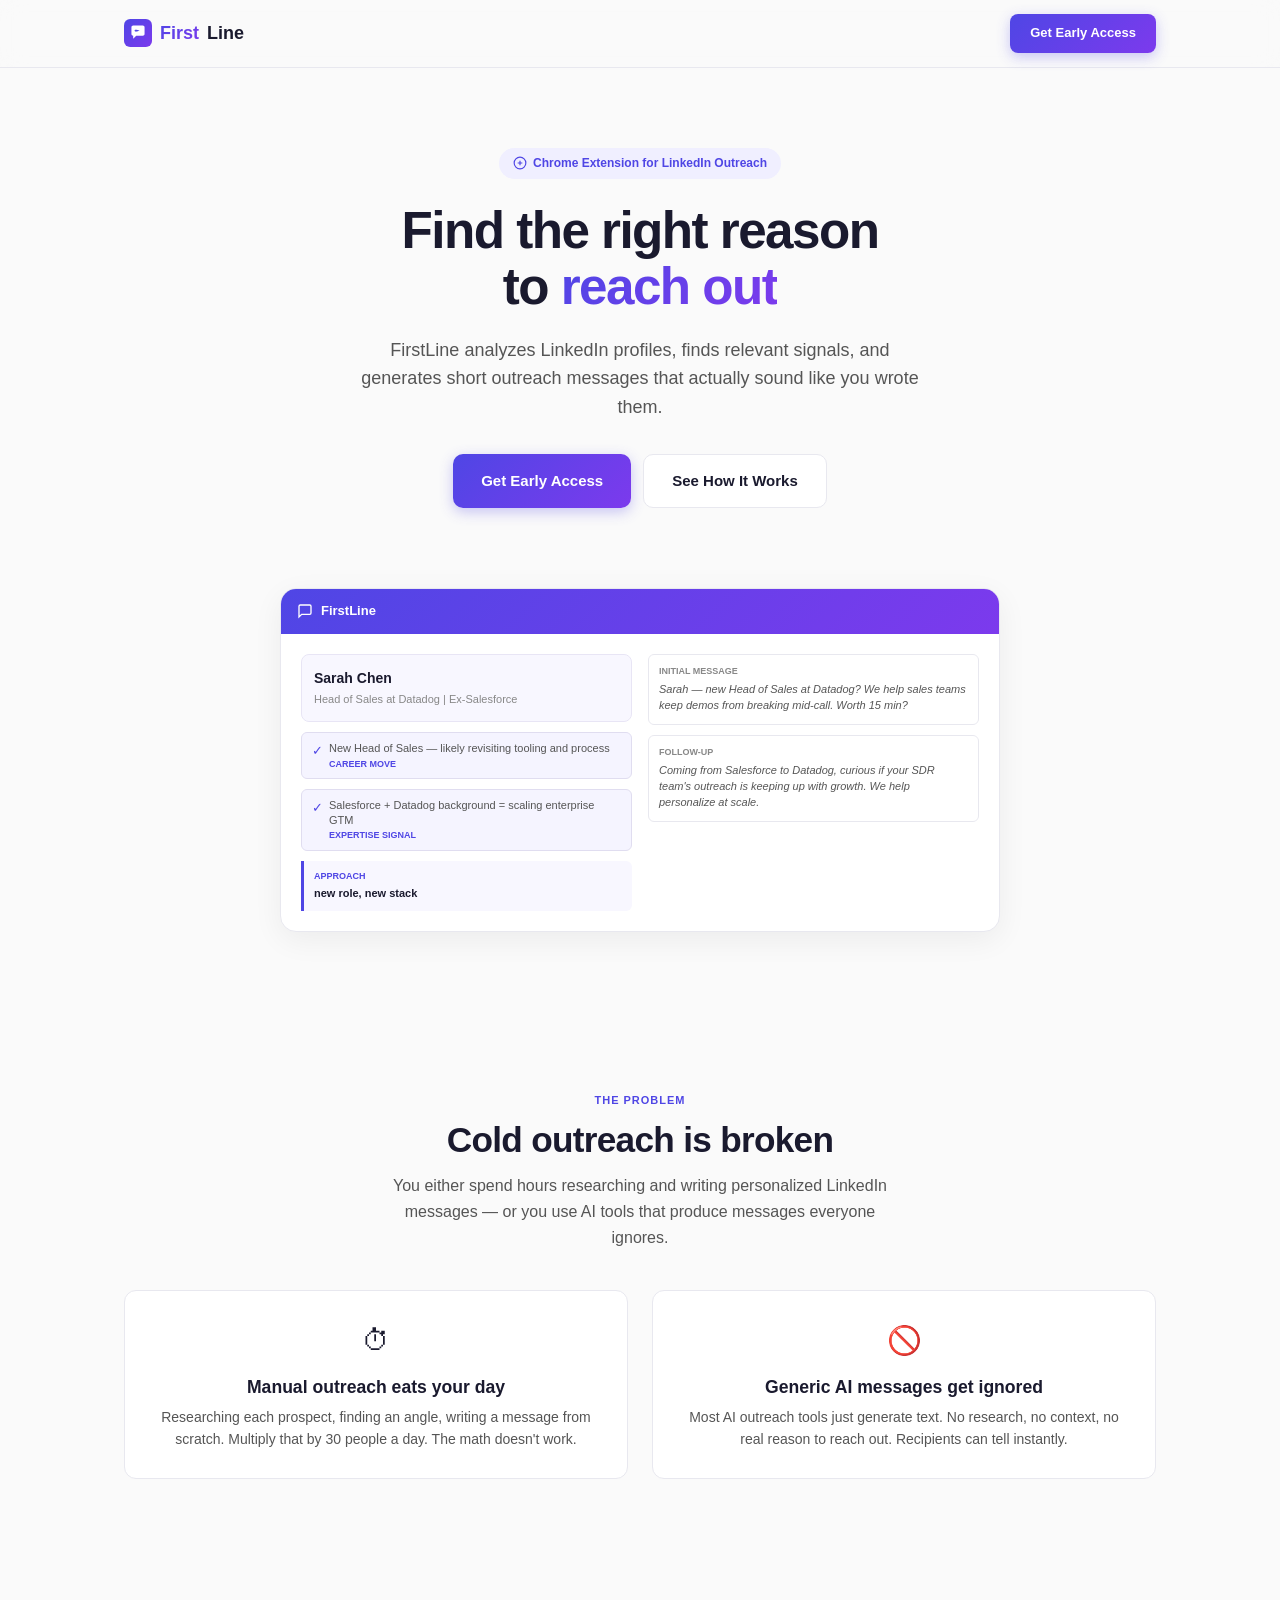
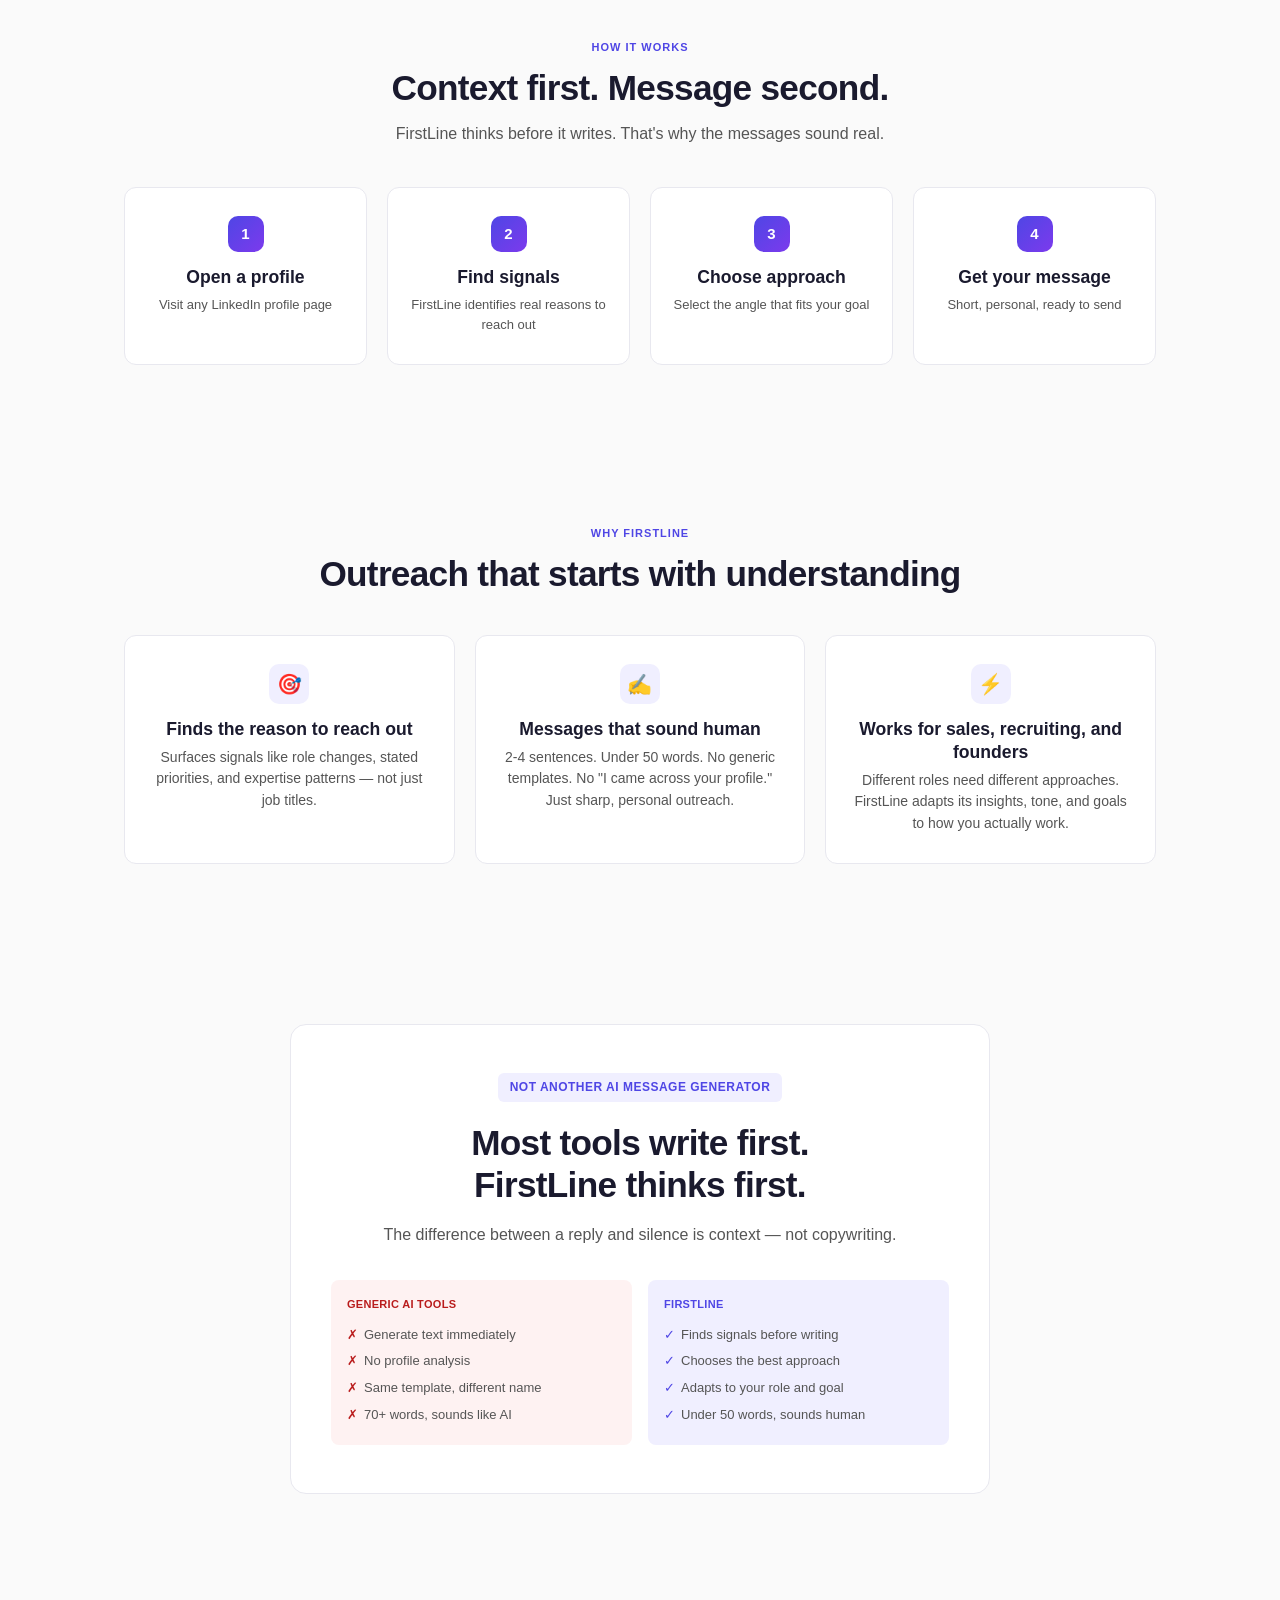
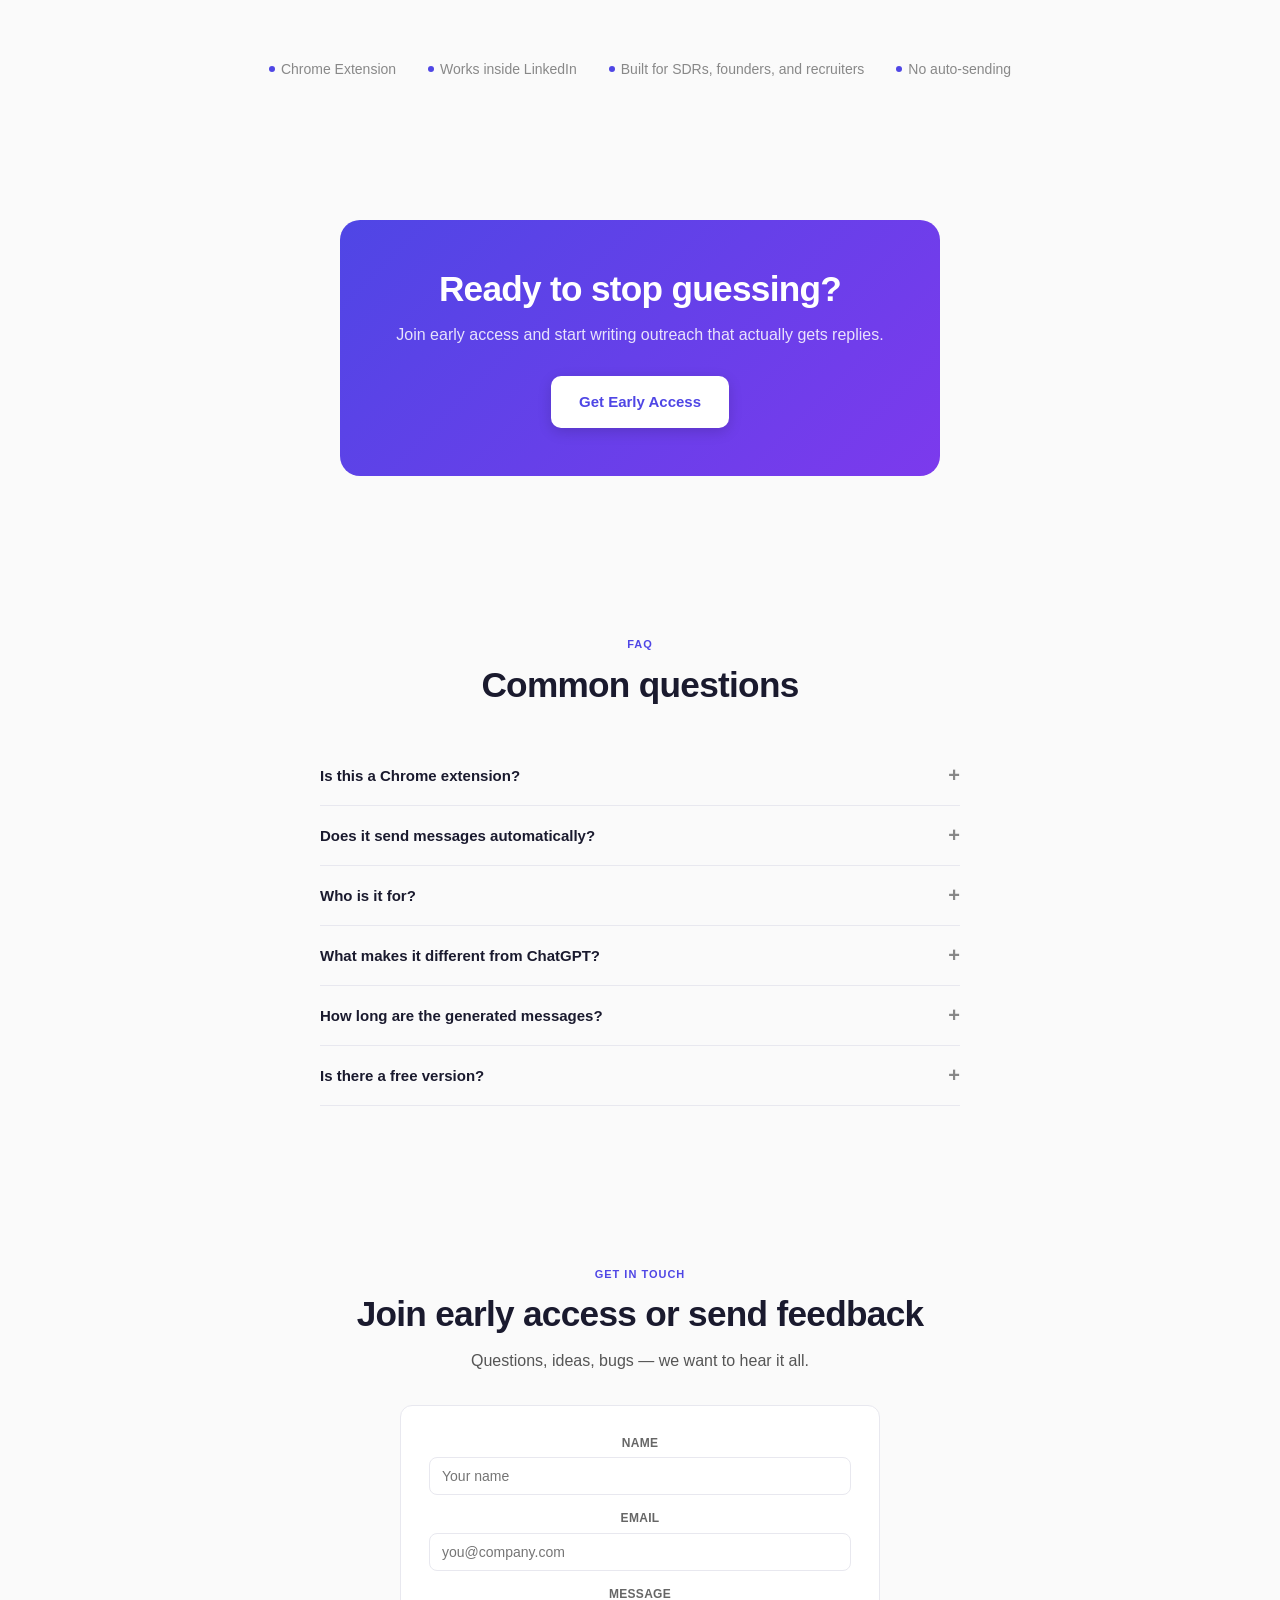
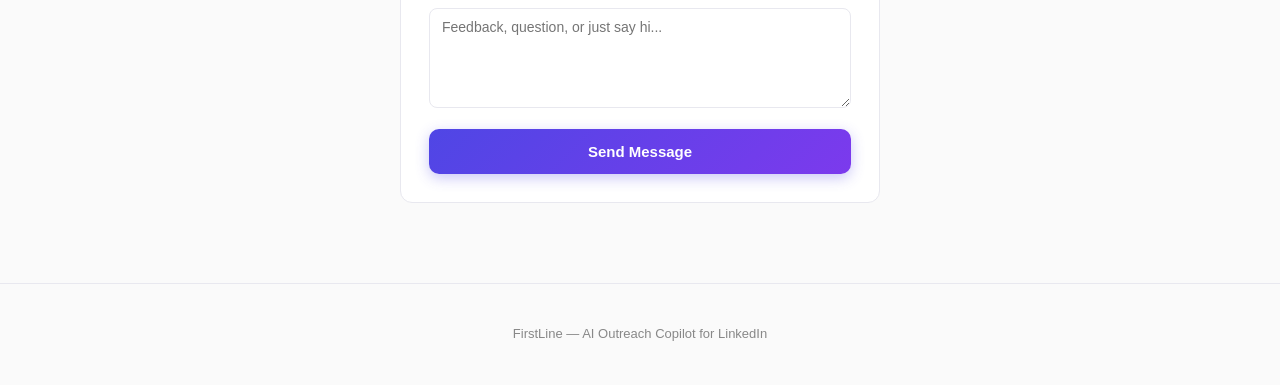
==== commit 22de1f1b: "Center benefit icons on landing page Co-Authored-By: Claude Opus 4.6 (1M context) <noreply@anthropic" ====
--- a/landing/index.html
+++ b/landing/index.html
@@ -165,7 +165,7 @@
 .benefit { padding: 28px; background: var(--bg-white); border: 1px solid var(--border); border-radius: var(--radius); }
 .benefit-icon {
   width: 40px; height: 40px; border-radius: 10px; background: #f0efff;
-  display: flex; align-items: center; justify-content: center; margin-bottom: 14px;
+  display: flex; align-items: center; justify-content: center; margin: 0 auto 14px;
   color: var(--indigo); font-size: 20px;
 }
 .benefit h3 { margin-bottom: 6px; }
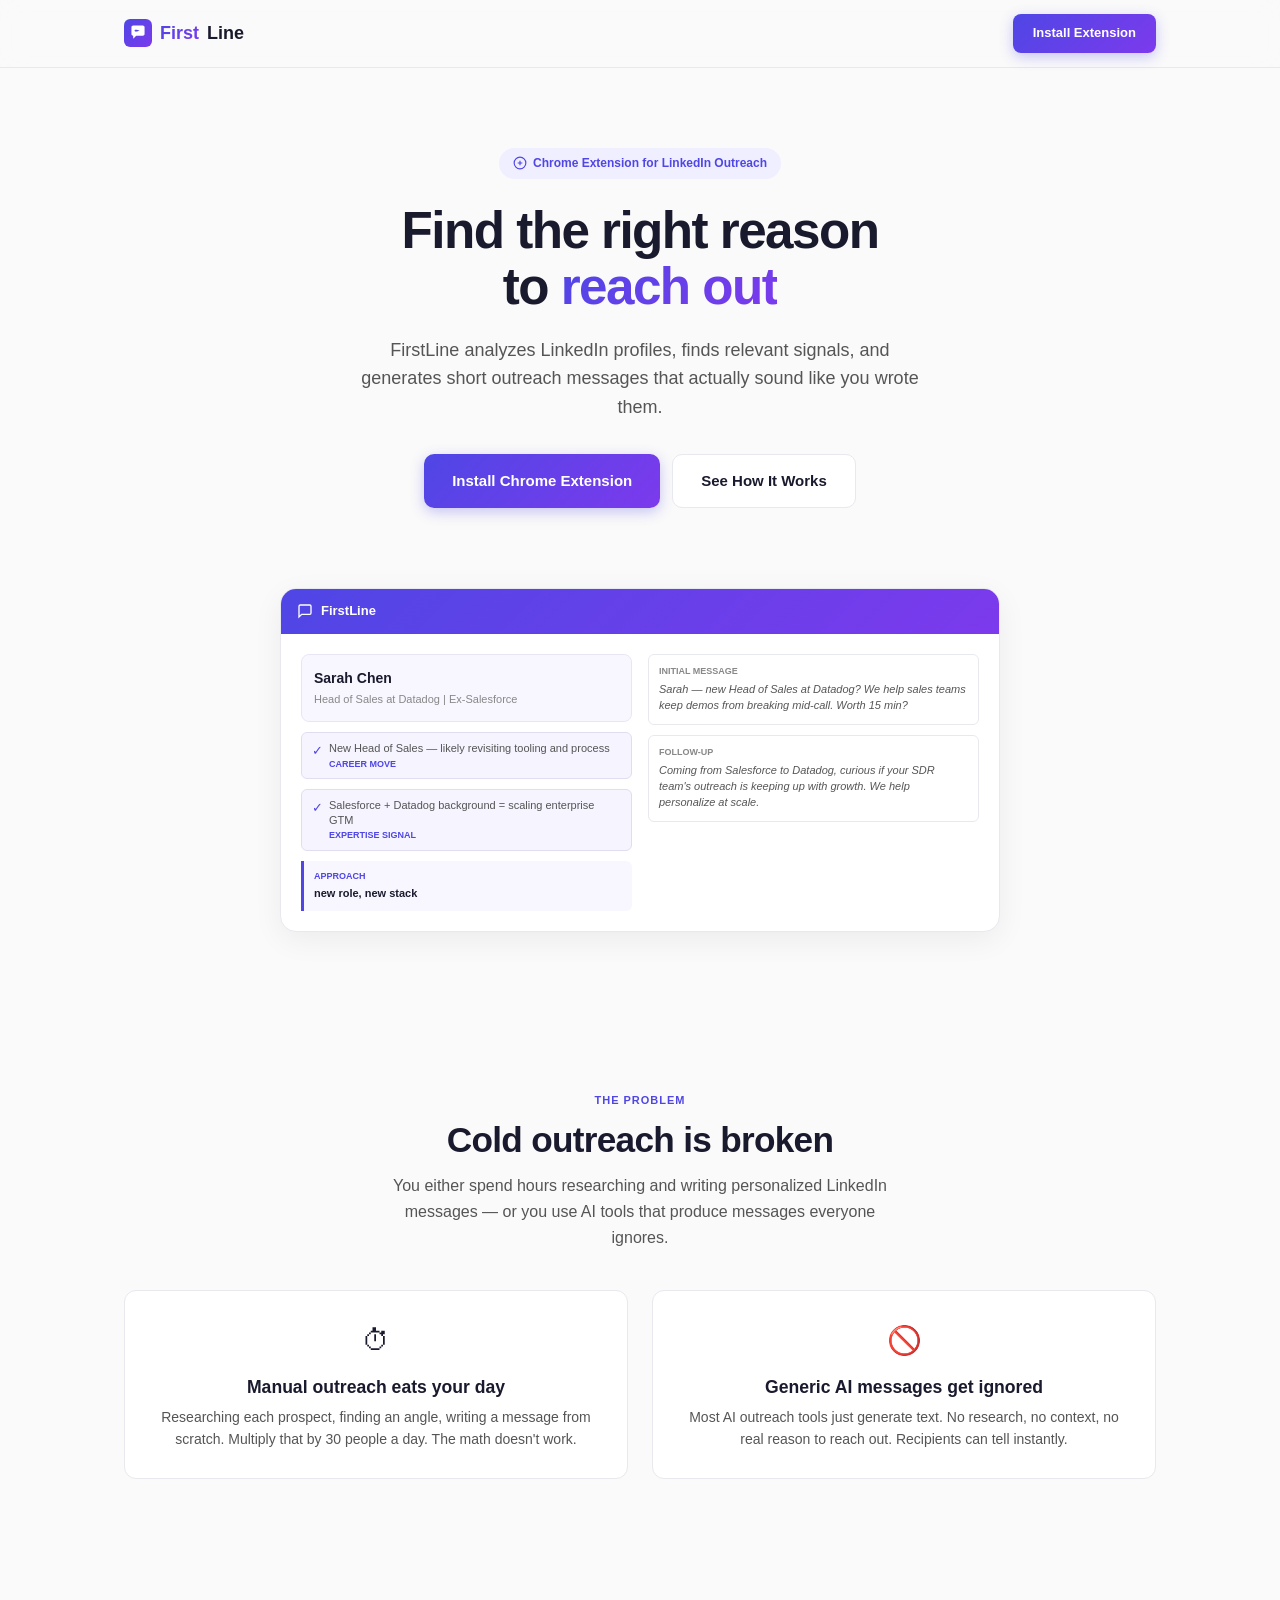
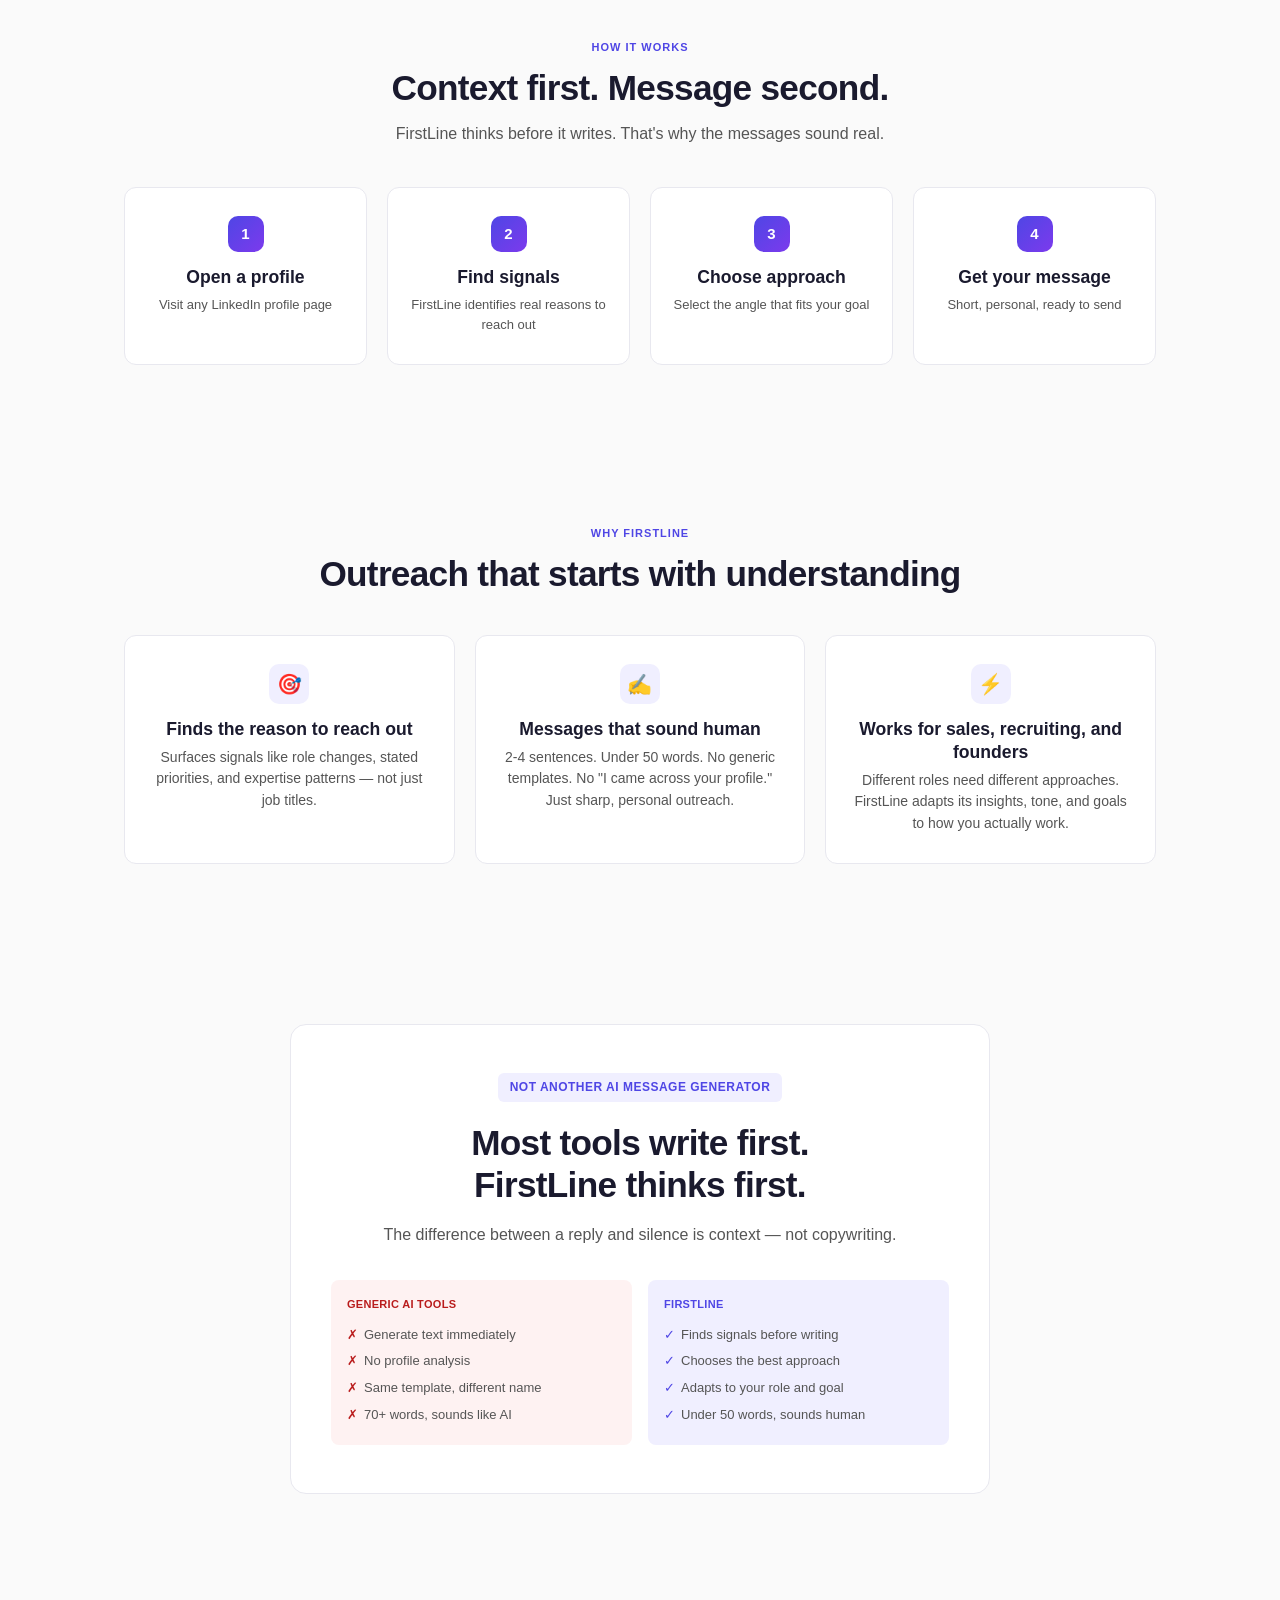
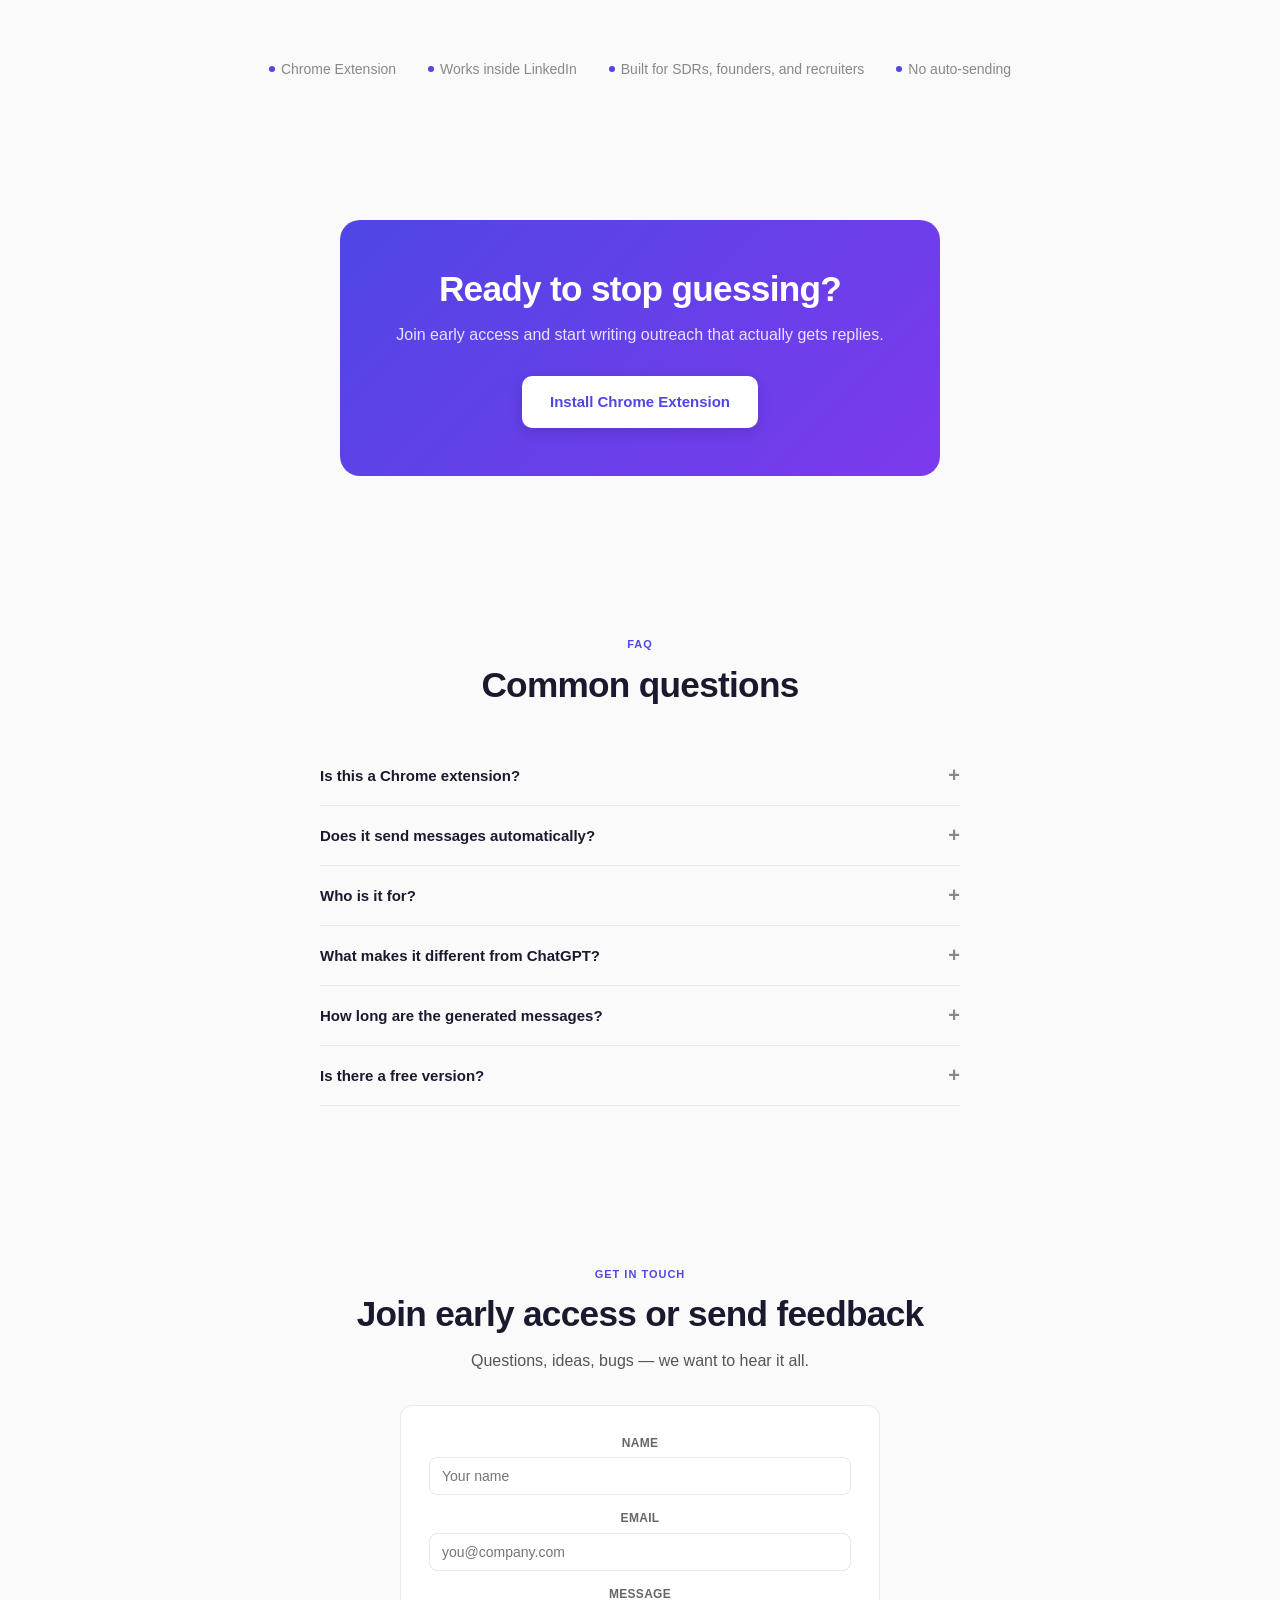
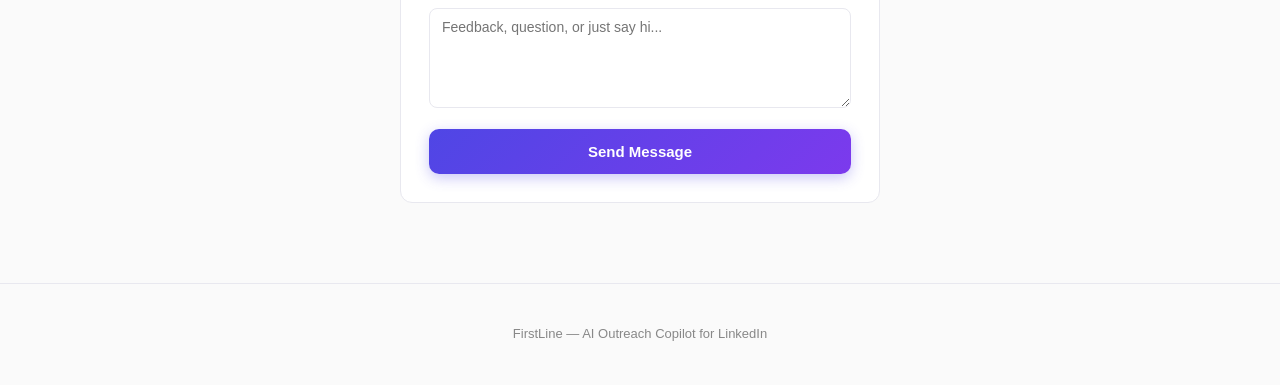
==== commit 4fde2505: "Update all CTA buttons to Chrome Web Store link Co-Authored-By: Claude Opus 4.6 (1M context) <norepl" ====
--- a/landing/index.html
+++ b/landing/index.html
@@ -3,6 +3,7 @@
 <head>
 <meta charset="utf-8">
 <meta name="viewport" content="width=device-width, initial-scale=1">
+<link rel="icon" type="image/png" href="/favicon.png">
 <title>FirstLine — AI LinkedIn Outreach Tool for SDRs and Recruiters</title>
 <meta name="description" content="Find the right reason to reach out. FirstLine analyzes LinkedIn profiles, finds personalized angles, and generates cold messages that get replies. Chrome extension for sales, recruiters, and founders.">
 <meta name="keywords" content="LinkedIn outreach tool, AI cold message generator, personalized LinkedIn messages, SDR outreach tool, recruiter LinkedIn tool, cold outreach Chrome extension, LinkedIn message generator, sales outreach AI">
@@ -269,7 +270,7 @@
 <nav>
   <div class="nav-inner">
     <a href="#" class="nav-logo"><svg viewBox="0 0 128 128"><defs><linearGradient id="lg" x1="0%" y1="0%" x2="100%" y2="100%"><stop offset="0%" stop-color="#4f46e5"/><stop offset="100%" stop-color="#7c3aed"/></linearGradient></defs><rect width="128" height="128" rx="28" fill="url(#lg)"/><path d="M34 38C34 33.6 37.6 30 42 30H86C90.4 30 94 33.6 94 38V68C94 72.4 90.4 76 86 76H56L42 90V76C37.6 76 34 72.4 34 68Z" fill="white"/><path d="M52 48L72 53L52 58Z" fill="#4f46e5" opacity="0.9"/><rect x="48" y="50.5" width="18" height="5" rx="2.5" fill="#4f46e5" opacity="0.9"/></svg><span>First</span>Line</a>
-    <a href="#cta" class="btn btn-primary nav-cta">Get Early Access</a>
+    <a href="https://chrome.google.com/webstore/detail/geiiabdifdkkfcnpfpcaifcmedponkkf" target="_blank" class="btn btn-primary nav-cta">Install Extension</a>
   </div>
 </nav>
 
@@ -283,7 +284,7 @@
     <h1>Find the right reason<br>to <em>reach out</em></h1>
     <p class="hero-sub">FirstLine analyzes LinkedIn profiles, finds relevant signals, and generates short outreach messages that actually sound like you wrote them.</p>
     <div class="hero-ctas">
-      <a href="#cta" class="btn btn-primary">Get Early Access</a>
+      <a href="https://chrome.google.com/webstore/detail/geiiabdifdkkfcnpfpcaifcmedponkkf" target="_blank" class="btn btn-primary">Install Chrome Extension</a>
       <a href="#how" class="btn btn-secondary">See How It Works</a>
     </div>
   </div>
@@ -463,7 +464,7 @@
     <div class="cta-box">
       <h2>Ready to stop guessing?</h2>
       <p>Join early access and start writing outreach that actually gets replies.</p>
-      <a href="#feedback" class="btn">Get Early Access</a>
+      <a href="https://chrome.google.com/webstore/detail/geiiabdifdkkfcnpfpcaifcmedponkkf" target="_blank" class="btn">Install Chrome Extension</a>
     </div>
   </div>
 </section>
